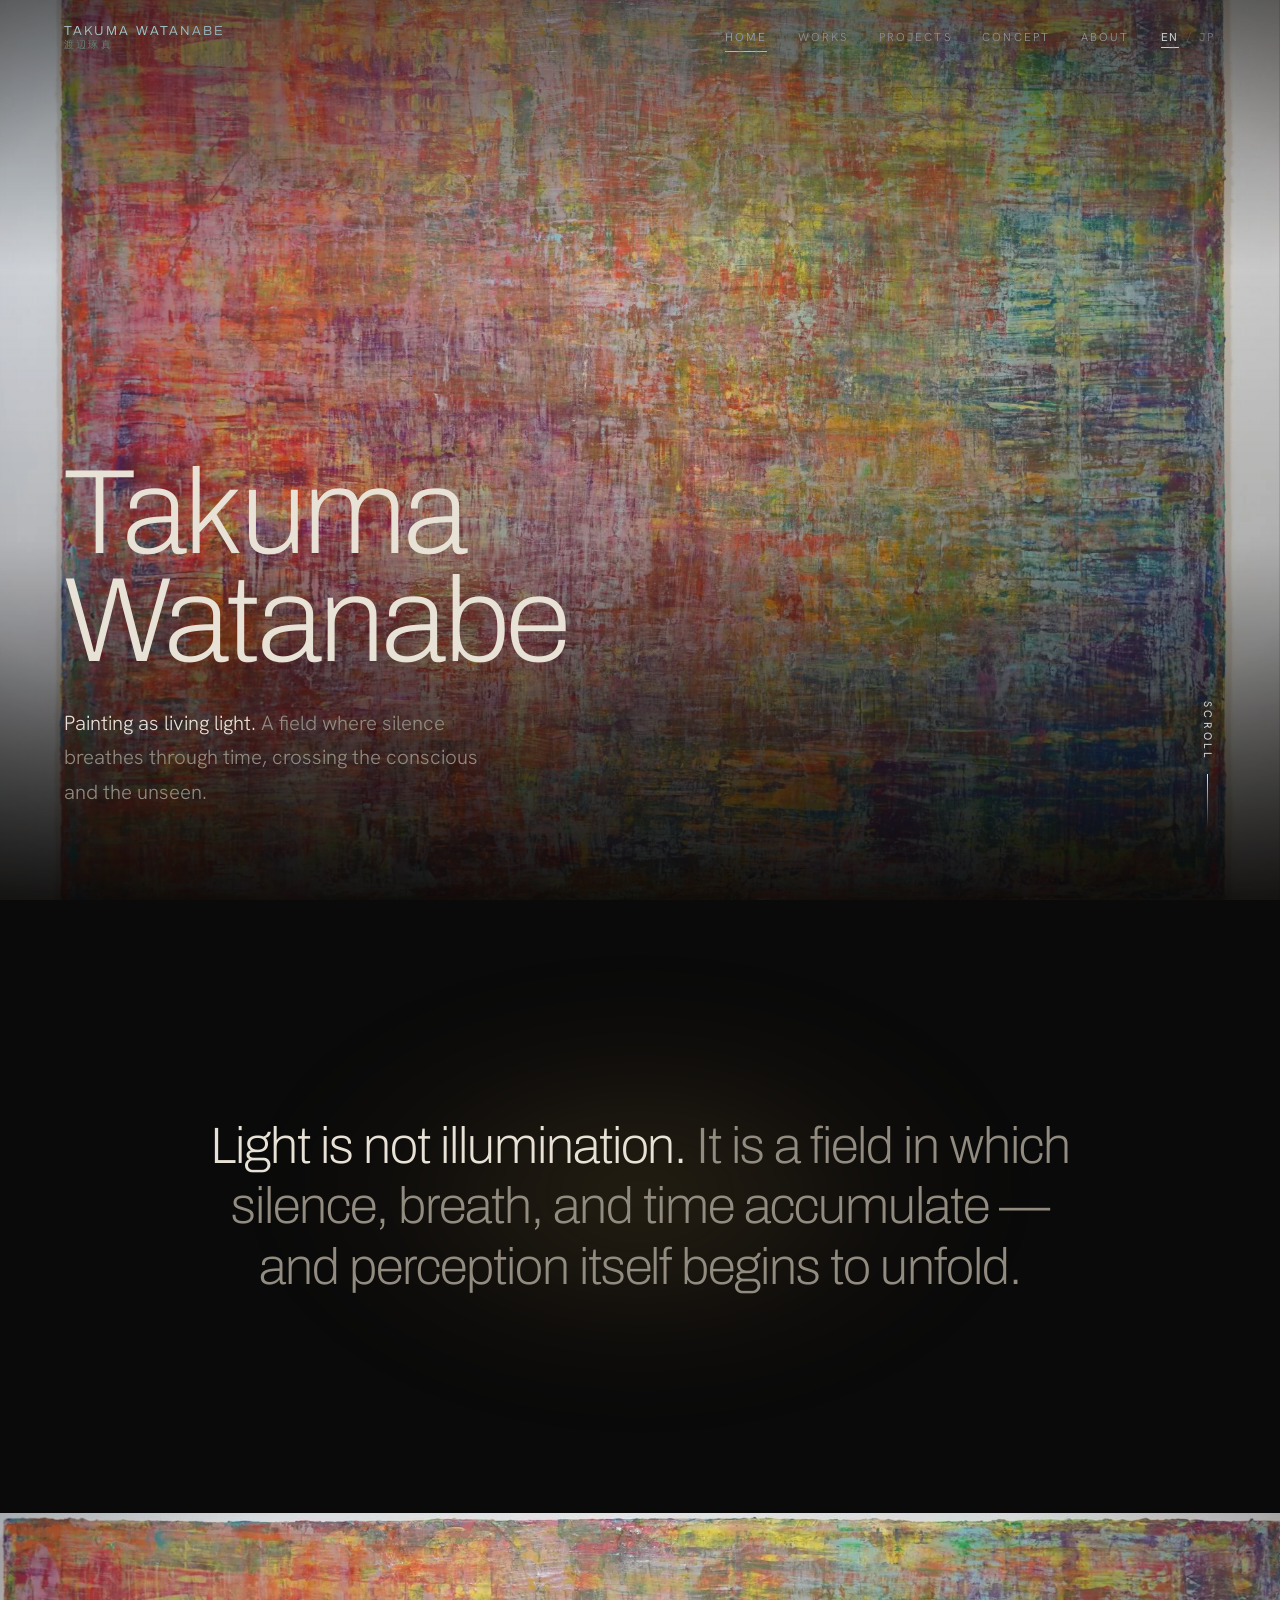
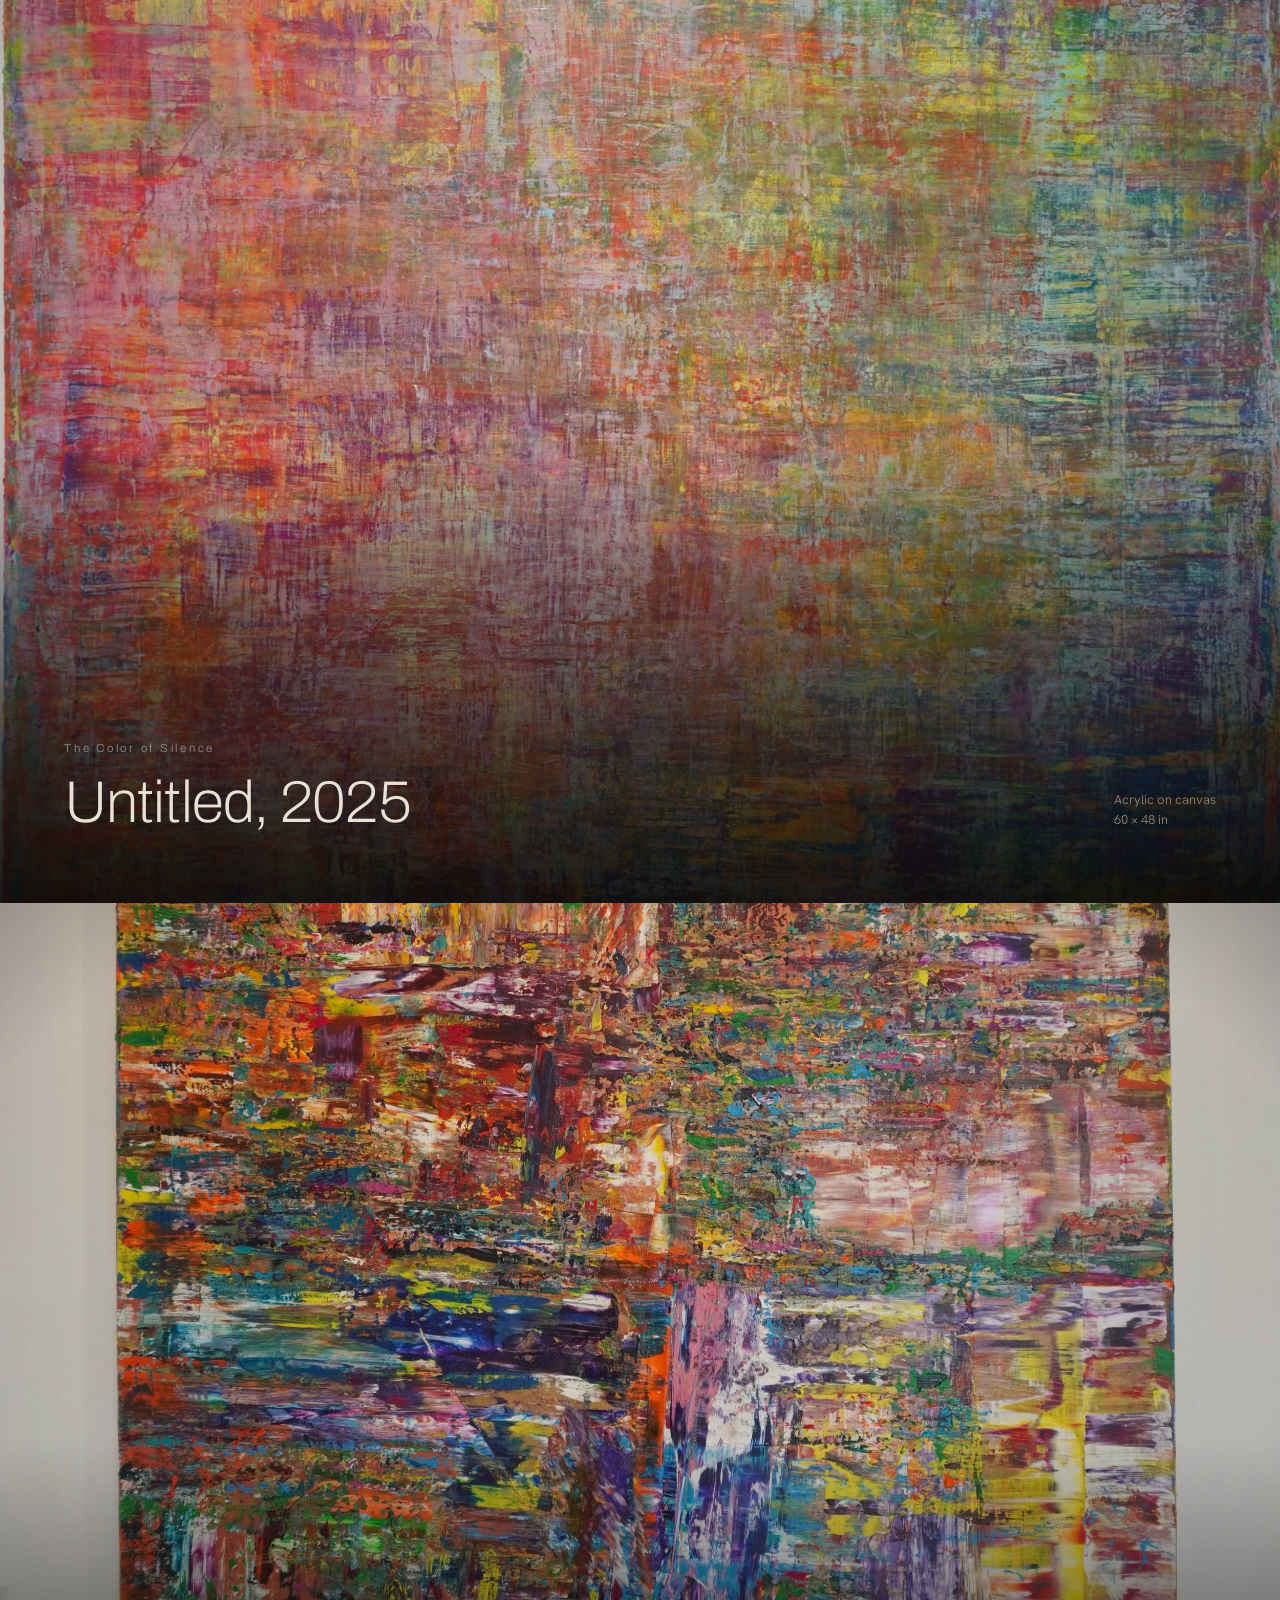
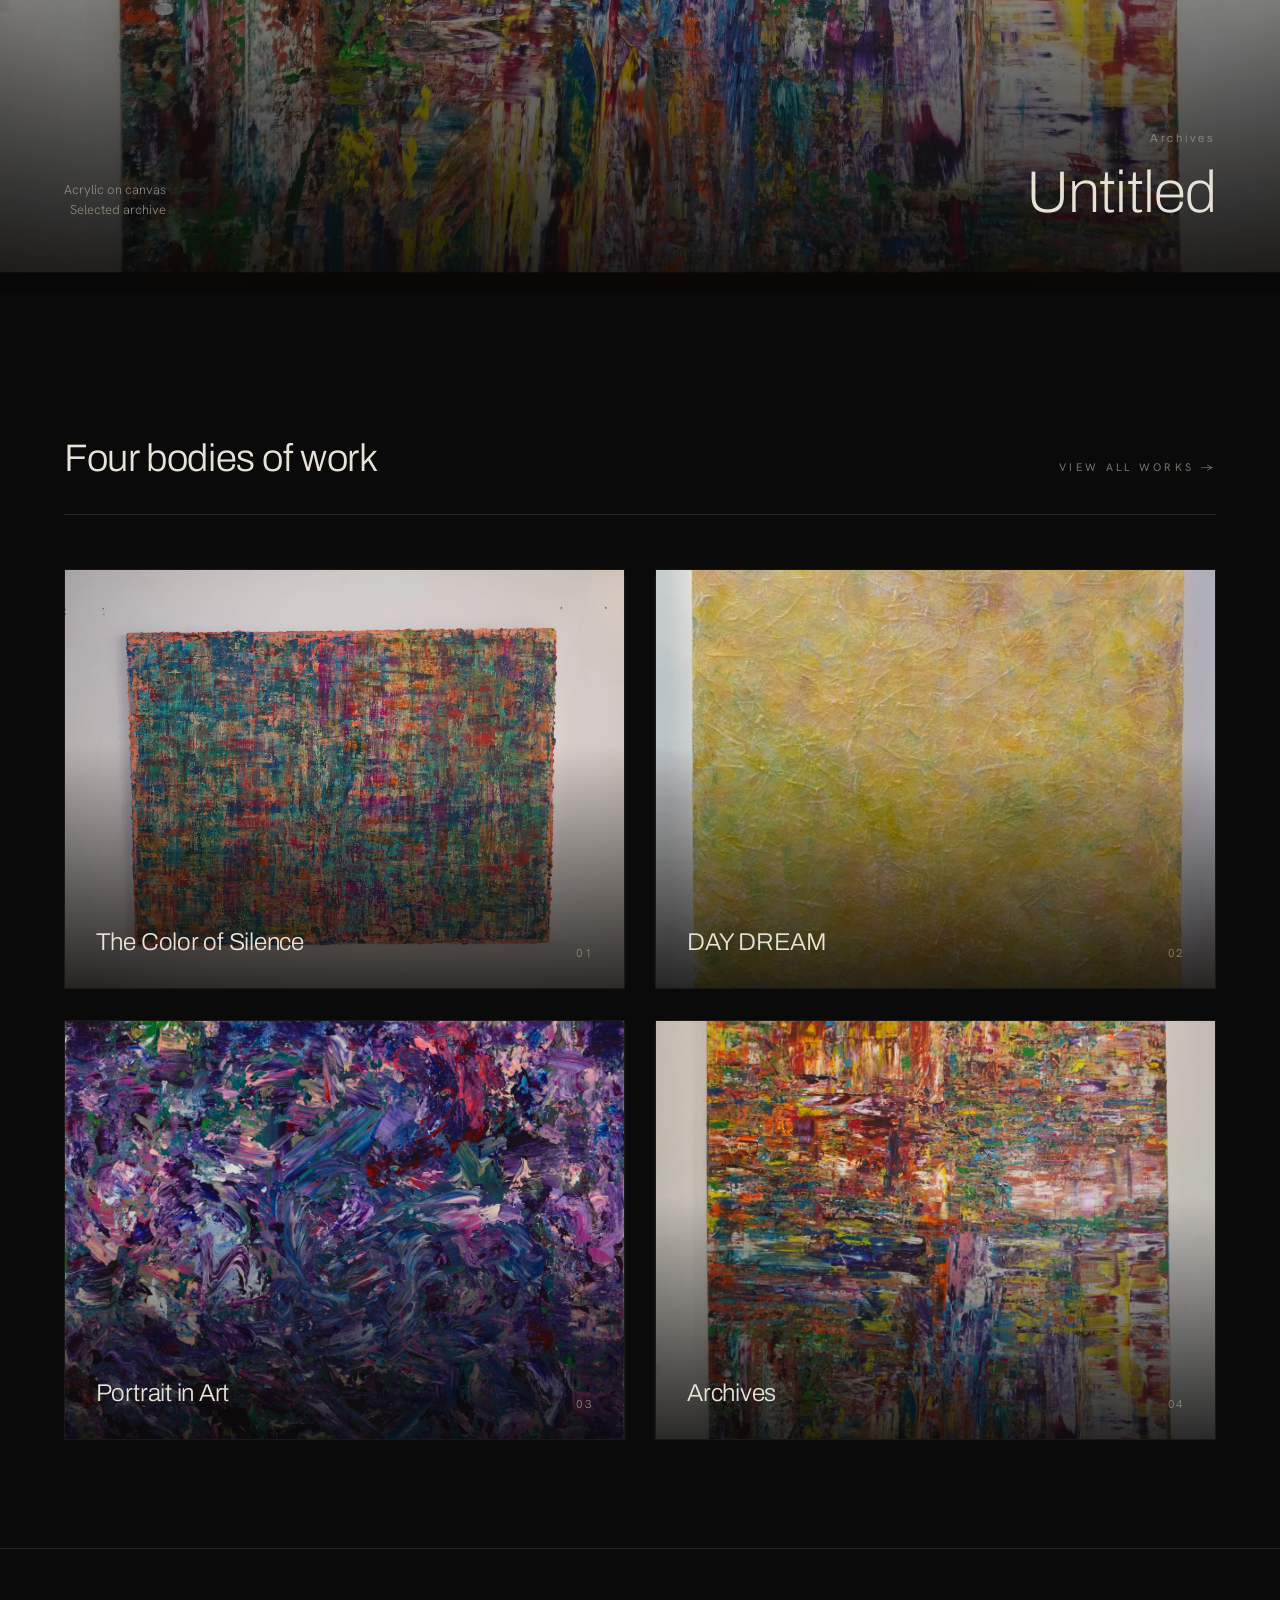
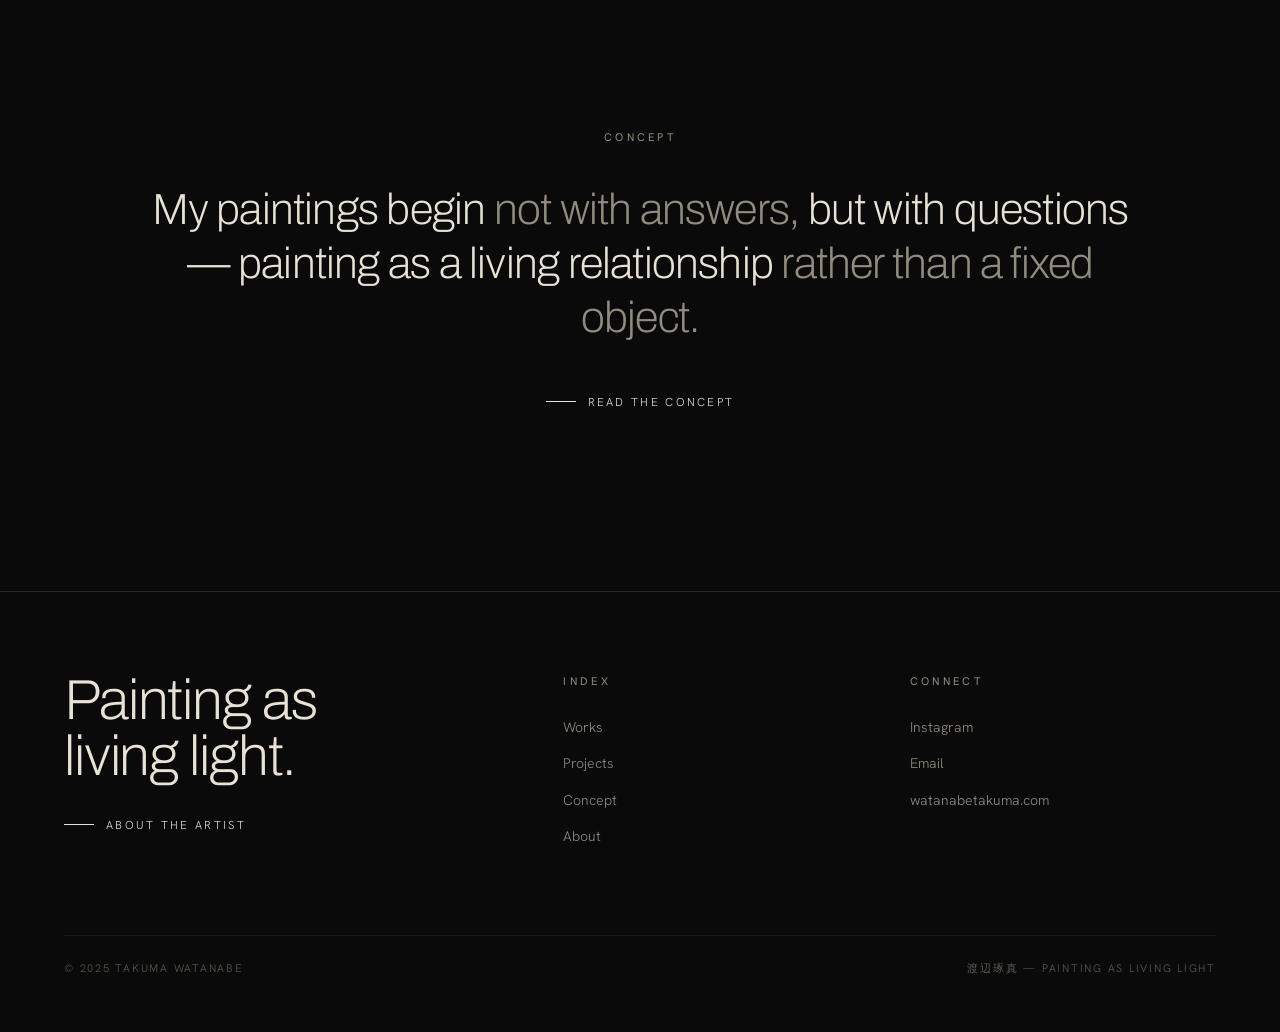
==== index.html @ 710b6a2f "Initial commit" ====
<!DOCTYPE html>
<html lang="en">
<head>
<meta charset="UTF-8" />
<meta name="viewport" content="width=device-width, initial-scale=1.0" />
<title>Takuma Watanabe — Painting as Living Light</title>
<meta name="description" content="Takuma Watanabe (b. 1985) is a Japanese abstract painter exploring light as a lived dimension of perception." />
<script>try{if((localStorage.getItem('tw-lang')||'en')==='jp')document.documentElement.classList.add('lang-jp');}catch(e){}</script>
<link rel="preconnect" href="https://fonts.googleapis.com" />
<link rel="preconnect" href="https://fonts.gstatic.com" crossorigin />
<link href="https://fonts.googleapis.com/css2?family=Archivo:wght@300;400;500&family=Archivo+Expanded:wght@200;300;400&family=Hanken+Grotesk:wght@300;400;500&family=Noto+Sans+JP:wght@200;300;400;500&display=swap" rel="stylesheet" />
<link rel="stylesheet" href="assets/site.css" />
<style>
  /* HERO */
  .hero{position:relative;height:100vh;min-height:600px;overflow:hidden}
  .hero .htext{position:absolute;z-index:4;left:var(--pad);right:var(--pad);bottom:clamp(46px,10vh,120px)}
  .hero h1{font-family:var(--display);font-weight:200;font-size:clamp(46px,9.4vw,150px);line-height:0.9;letter-spacing:-0.02em}
  .hero h1 .lng-jp{font-weight:200;letter-spacing:0.02em}
  .hero .tag{margin-top:30px;max-width:38ch;font-size:clamp(15px,1.6vw,21px);line-height:1.7;color:var(--ink)}
  .hero .tag .mute{color:var(--ink-mute)}
  .hero .tag .lng-jp{line-height:1.9}

  /* INTRO */
  .intro{position:relative;padding:24vh var(--pad);text-align:center;overflow:hidden}
  .intro .glow{position:absolute;left:50%;top:48%;transform:translate(-50%,-50%);width:120vw;height:86vh;z-index:0;
    background:radial-gradient(ellipse 38% 44% at 50% 50%,rgba(201,162,75,0.14),rgba(150,100,50,0.045) 42%,transparent 66%);filter:blur(24px)}
  .intro .inner{position:relative;z-index:2;max-width:880px;margin:0 auto}
  .intro p{font-family:var(--display);font-weight:200;font-size:clamp(26px,4vw,56px);line-height:1.18;letter-spacing:-0.02em}
  .intro p .mute{color:var(--ink-mute)}
  .intro .em{color:var(--ink)}
  .intro p .lng-jp{line-height:1.5}

  /* FEATURED PLATE */
  .plate{position:relative;height:110vh;min-height:560px;overflow:hidden;display:flex;align-items:flex-end}
  .plate .meta{position:relative;z-index:4;padding:0 var(--pad) clamp(44px,8vh,88px);width:100%;
    display:flex;align-items:flex-end;justify-content:space-between;gap:24px}
  .plate.right .meta{flex-direction:row-reverse;text-align:right}
  .plate .meta .pl{font-family:var(--display);font-size:11.5px;letter-spacing:.24em;color:var(--ink-mute);margin-bottom:16px;display:block}
  .plate .meta h2{font-family:var(--display);font-weight:200;font-size:clamp(28px,4.6vw,66px);line-height:0.98;letter-spacing:-0.015em}
  .plate .meta .dim{font-size:13px;color:var(--ink-mute);max-width:24ch;line-height:1.6}

  /* BODIES OF WORK */
  .bodies{padding:15vh var(--pad) 12vh;max-width:var(--maxw);margin:0 auto}
  .bodies .shead{display:flex;justify-content:space-between;align-items:baseline;border-bottom:1px solid var(--line);padding-bottom:24px;margin-bottom:6vh;gap:18px;flex-wrap:wrap}
  .bodies .shead h2{font-family:var(--display);font-weight:300;font-size:clamp(24px,3vw,40px);letter-spacing:-0.01em}
  .series-grid{display:grid;grid-template-columns:repeat(2,1fr);gap:clamp(16px,2.4vw,40px)}
  a.series{position:relative;display:block;aspect-ratio:4/3;overflow:hidden;border:1px solid var(--line-soft);transition:border-color .5s}
  a.series:hover{border-color:var(--line)}
  a.series img{width:100%;height:100%;object-fit:cover;transition:transform 1.2s cubic-bezier(.2,.7,.2,1)}
  a.series:hover img{transform:scale(1.04)}
  a.series .ov{position:absolute;inset:0;z-index:2;background:linear-gradient(to top,rgba(8,7,6,.8),transparent 58%)}
  a.series .lab{position:absolute;left:0;right:0;bottom:0;z-index:3;padding:26px clamp(20px,2.4vw,32px);display:flex;align-items:flex-end;justify-content:space-between;gap:16px}
  a.series .lab h3{font-family:var(--display);font-weight:300;font-size:clamp(19px,1.9vw,26px);letter-spacing:-0.01em}
  a.series .lab h3 .lng-jp{font-family:"Noto Sans JP",var(--sans);font-weight:300}
  a.series .lab .n{font-size:11.5px;letter-spacing:.2em;color:var(--ink-mute);text-transform:uppercase}
  a.series .arrow{position:absolute;top:24px;right:24px;z-index:3;width:30px;height:30px;opacity:0;transform:translateY(-6px);transition:.5s}
  a.series:hover .arrow{opacity:1;transform:none}
  a.series .arrow svg{width:100%;height:100%;stroke:var(--ink);fill:none;stroke-width:1}

  /* CONCEPT TEASER */
  .ctease{position:relative;padding:20vh var(--pad);overflow:hidden;border-top:1px solid var(--line)}
  .ctease .inner{position:relative;z-index:2;max-width:1000px;margin:0 auto;text-align:center}
  .ctease .micro{margin-bottom:36px}
  .ctease p{font-family:var(--display);font-weight:200;font-size:clamp(24px,3.4vw,46px);line-height:1.24;letter-spacing:-0.018em}
  .ctease p .mute{color:var(--ink-mute)}
  .ctease p .lng-jp{line-height:1.5}
  .ctease .cta{display:inline-flex;align-items:center;gap:12px;font-size:11.5px;letter-spacing:.2em;text-transform:uppercase;margin-top:48px}
  .ctease .cta .ln{width:30px;height:1px;background:var(--ink);transition:width .45s}
  .ctease .cta:hover .ln{width:54px}

  @media(max-width:820px){
    .series-grid{grid-template-columns:1fr}
    .plate{height:86vh}
    .plate .meta{flex-direction:column;align-items:flex-start;text-align:left}
    .plate.right .meta{flex-direction:column;text-align:left}
  }
</style>
</head>
<body class="page-home">

<header class="nav" id="nav">
  <a class="wordmark" href="index.html">Takuma Watanabe<span class="jp">渡辺琢真</span></a>
  <div class="nav-right">
    <nav class="nav-links">
      <a href="index.html" aria-current="page"><span class="lng-en">Home</span><span class="lng-jp">ホーム</span></a>
      <a href="works.html"><span class="lng-en">Works</span><span class="lng-jp">作品</span></a>
      <a href="projects.html"><span class="lng-en">Projects</span><span class="lng-jp">プロジェクト</span></a>
      <a href="concept.html"><span class="lng-en">Concept</span><span class="lng-jp">コンセプト</span></a>
      <a href="about.html"><span class="lng-en">About</span><span class="lng-jp">について</span></a>
    </nav>
    <div class="lang-toggle" role="group" aria-label="Language">
      <button type="button" data-setlang="en" class="on">EN</button>
      <span class="sep">/</span>
      <button type="button" data-setlang="jp">JP</button>
    </div>
    <button class="nav-burger" aria-label="Menu"><span></span><span></span><span></span></button>
  </div>
</header>

<main>
  <!-- HERO -->
  <section class="hero">
    <div class="bleed" data-parallax="0.2"><img src="art/hero.webp" alt="Untitled — The Color of Silence, acrylic on canvas" /></div>
    <div class="vignette"></div>
    <div class="scrim-full"></div>
    <div class="htext">
      <h1><span class="lng-en">Takuma<br />Watanabe</span><span class="lng-jp">渡辺<br />琢真</span></h1>
      <p class="tag">
        <span class="lng-en">Painting as living light. <span class="mute">A field where silence breathes through time, crossing the conscious and the unseen.</span></span>
        <span class="lng-jp">絵画は、生きた光として。<span class="mute">沈黙が時間を通して息づく場、意識と見えざるものが交差するところ。</span></span>
      </p>
    </div>
    <div class="scrollcue"><span class="micro"><span class="lng-en">Scroll</span><span class="lng-jp">スクロール</span></span><span class="ln"></span></div>
  </section>

  <!-- INTRO -->
  <section class="intro">
    <div class="glow"></div>
    <div class="inner">
      <p class="reveal">
        <span class="lng-en"><span class="em">Light is not illumination.</span> <span class="mute">It is a field in which silence, breath, and time accumulate — and perception itself begins to unfold.</span></span>
        <span class="lng-jp"><span class="em">光とは、照明ではありません。</span><span class="mute">それは沈黙と息吹、そして時間が積層する場——知覚そのものが展開しはじめる場所です。</span></span>
      </p>
    </div>
  </section>

  <!-- FEATURED PLATE 01 -->
  <section class="plate">
    <div class="bleed" data-parallax="0.16"><img src="art/p1.webp" alt="Untitled — The Color of Silence" /></div>
    <div class="vignette"></div>
    <div class="scrim-b"></div>
    <div class="meta reveal">
      <div>
        <span class="pl"><span class="lng-en">The Color of Silence</span><span class="lng-jp">沈黙の色彩</span></span>
        <h2><span class="lng-en">Untitled, 2025</span><span class="lng-jp">無題, 2025</span></h2>
      </div>
      <div class="dim">
        <span class="lng-en">Acrylic on canvas<br />60 × 48 in</span>
        <span class="lng-jp">アクリル、キャンバス<br />60 × 48 in</span>
      </div>
    </div>
  </section>

  <!-- FEATURED PLATE 02 -->
  <section class="plate right">
    <div class="bleed" data-parallax="0.16"><img src="art/archives.webp" alt="Untitled — Archives" /></div>
    <div class="vignette"></div>
    <div class="scrim-b"></div>
    <div class="meta reveal">
      <div>
        <span class="pl"><span class="lng-en">Archives</span><span class="lng-jp">アーカイブ</span></span>
        <h2><span class="lng-en">Untitled</span><span class="lng-jp">無題</span></h2>
      </div>
      <div class="dim">
        <span class="lng-en">Acrylic on canvas<br />Selected archive</span>
        <span class="lng-jp">アクリル、キャンバス<br />アーカイブより</span>
      </div>
    </div>
  </section>

  <!-- BODIES OF WORK -->
  <section class="bodies">
    <div class="shead reveal">
      <h2><span class="lng-en">Four bodies of work</span><span class="lng-jp">作品について</span></h2>
      <a class="micro" href="works.html" style="opacity:.8"><span class="lng-en">View all works →</span><span class="lng-jp">すべての作品を見る →</span></a>
    </div>
    <div class="series-grid">
      <a class="series reveal" href="works.html#color-of-silence">
        <img src="art/p6.webp" alt="The Color of Silence" />
        <div class="ov"></div>
        <span class="arrow"><svg viewBox="0 0 24 24"><path d="M5 19L19 5M19 5H8M19 5V16"/></svg></span>
        <div class="lab"><h3><span class="lng-en">The Color of Silence</span><span class="lng-jp">沈黙の色彩</span></h3><span class="n">01</span></div>
      </a>
      <a class="series reveal" href="works.html#day-dream">
        <img src="art/daydream.webp" alt="DAY DREAM" />
        <div class="ov"></div>
        <span class="arrow"><svg viewBox="0 0 24 24"><path d="M5 19L19 5M19 5H8M19 5V16"/></svg></span>
        <div class="lab"><h3><span class="lng-en">DAY DREAM</span><span class="lng-jp">デイドリーム</span></h3><span class="n">02</span></div>
      </a>
      <a class="series reveal" href="works.html#portrait-in-art">
        <img src="art/portrait-art.webp" alt="Portrait in Art" />
        <div class="ov"></div>
        <span class="arrow"><svg viewBox="0 0 24 24"><path d="M5 19L19 5M19 5H8M19 5V16"/></svg></span>
        <div class="lab"><h3><span class="lng-en">Portrait in Art</span><span class="lng-jp">アート内の肖像</span></h3><span class="n">03</span></div>
      </a>
      <a class="series reveal" href="works.html#archives">
        <img src="art/archives.webp" alt="Archives" />
        <div class="ov"></div>
        <span class="arrow"><svg viewBox="0 0 24 24"><path d="M5 19L19 5M19 5H8M19 5V16"/></svg></span>
        <div class="lab"><h3><span class="lng-en">Archives</span><span class="lng-jp">アーカイブ</span></h3><span class="n">04</span></div>
      </a>
    </div>
  </section>

  <!-- CONCEPT TEASER -->
  <section class="ctease">
    <div class="inner">
      <div class="micro reveal"><span class="lng-en">Concept</span><span class="lng-jp">コンセプト</span></div>
      <p class="reveal">
        <span class="lng-en">My paintings begin <span class="mute">not with answers,</span> but with questions — painting as a living relationship <span class="mute">rather than a fixed object.</span></span>
        <span class="lng-jp">私の絵画は、答えからではなく、<span class="mute">問いから始まります</span>——固定された物体ではなく、<span class="mute">生きた関係としての絵画。</span></span>
      </p>
      <a class="cta reveal" href="concept.html"><span class="ln"></span> <span class="lng-en">Read the concept</span><span class="lng-jp">コンセプトを読む</span></a>
    </div>
  </section>
</main>

<footer class="foot">
  <div class="inner">
    <div class="top">
      <div>
        <div class="big reveal"><span class="lng-en">Painting as<br />living light.</span><span class="lng-jp">絵画は、<br />生きた光として。</span></div>
        <a class="cta reveal" href="about.html"><span class="ln"></span> <span class="lng-en">About the artist</span><span class="lng-jp">作家について</span></a>
      </div>
      <div class="col reveal">
        <div class="micro"><span class="lng-en">Index</span><span class="lng-jp">ページ</span></div>
        <a href="works.html"><span class="lng-en">Works</span><span class="lng-jp">作品</span></a>
        <a href="projects.html"><span class="lng-en">Projects</span><span class="lng-jp">プロジェクト</span></a>
        <a href="concept.html"><span class="lng-en">Concept</span><span class="lng-jp">コンセプト</span></a>
        <a href="about.html"><span class="lng-en">About</span><span class="lng-jp">について</span></a>
      </div>
      <div class="col reveal">
        <div class="micro"><span class="lng-en">Connect</span><span class="lng-jp">コンタクト</span></div>
        <a href="https://www.instagram.com" target="_blank" rel="noopener">Instagram</a>
        <a href="mailto:studio@watanabetakuma.com"><span class="lng-en">Email</span><span class="lng-jp">メール</span></a>
        <a href="https://www.watanabetakuma.com" target="_blank" rel="noopener">watanabetakuma.com</a>
      </div>
    </div>
    <div class="base">
      <span>© 2025 Takuma Watanabe</span>
      <span><span class="lng-en">渡辺琢真 — Painting as living light</span><span class="lng-jp">渡辺琢真 ― 絵画は、生きた光として</span></span>
    </div>
  </div>
</footer>

<script src="assets/site.js"></script>
</body>
</html>
---- assets/site.css ----
/* ============================================================
   TAKUMA WATANABE — Living Light
   Shared system: tokens · type · nav · footer · motion
   ============================================================ */
:root{
  --bg:#0a0a0a;
  --bg-soft:#100f0d;
  --ink:#e8e2d6;
  --ink-mute:#928c80;
  --ink-faint:#5f5a51;
  --line:rgba(232,226,214,0.14);
  --line-soft:rgba(232,226,214,0.07);
  --display:"Archivo Expanded","Archivo",sans-serif;
  --sans:"Hanken Grotesk",system-ui,sans-serif;
  --pad:clamp(22px,5vw,68px);
  --maxw:1400px;
}
*{margin:0;padding:0;box-sizing:border-box}
html{scroll-behavior:smooth}
body{
  background:var(--bg);color:var(--ink);
  font-family:var(--sans);font-weight:300;
  -webkit-font-smoothing:antialiased;line-height:1.6;
  overflow-x:hidden;
}
a{color:inherit;text-decoration:none}
img{display:block}
::selection{background:rgba(232,226,214,0.16)}

.micro{font-size:11px;letter-spacing:0.3em;text-transform:uppercase;color:var(--ink-mute);font-weight:400}
.pad{padding-left:var(--pad);padding-right:var(--pad)}
.center{max-width:var(--maxw);margin:0 auto}

/* ---------- NAV ---------- */
.nav{
  position:fixed;top:0;left:0;right:0;z-index:80;
  display:flex;align-items:center;justify-content:space-between;
  padding:22px var(--pad);
  mix-blend-mode:difference;
  transition:padding .5s ease;
}
.nav .wordmark{
  font-family:var(--display);font-weight:300;letter-spacing:0.16em;
  font-size:13px;text-transform:uppercase;color:#fff;
  display:flex;flex-direction:column;line-height:1.25;
}
.nav .wordmark .jp{font-size:10px;letter-spacing:0.22em;color:#bdb9b0;font-family:var(--sans)}
.nav-links{display:flex;gap:clamp(18px,2.4vw,38px);align-items:center}
.nav-links a{
  font-size:11.5px;letter-spacing:0.18em;text-transform:uppercase;color:#fff;
  position:relative;padding:6px 0;opacity:.72;transition:opacity .35s;
}
.nav-links a:hover{opacity:1}
.nav-links a::after{
  content:"";position:absolute;left:0;bottom:0;width:0;height:1px;background:#fff;transition:width .45s cubic-bezier(.2,.7,.2,1);
}
.nav-links a:hover::after{width:100%}
.nav-links a[aria-current="page"]{opacity:1}
.nav-links a[aria-current="page"]::after{width:100%}
.nav-burger{display:none;background:none;border:0;cursor:pointer;flex-direction:column;gap:5px;padding:8px;z-index:90}
.nav-burger span{width:24px;height:1.5px;background:#fff;display:block;transition:transform .4s,opacity .4s}

/* ---------- NAV RIGHT + LANGUAGE TOGGLE ---------- */
.nav-right{display:flex;align-items:center;gap:clamp(16px,2.4vw,34px)}
.lang-toggle{display:flex;align-items:center;gap:7px;flex-shrink:0}
.lang-toggle button{background:none;border:0;cursor:pointer;color:#fff;font-family:var(--sans);
  font-size:11.5px;letter-spacing:.16em;font-weight:400;opacity:.42;transition:opacity .3s;padding:5px 1px;line-height:1;position:relative}
.lang-toggle button::after{content:"";position:absolute;left:1px;right:1px;bottom:0;height:1px;background:#fff;transform:scaleX(0);transition:transform .35s cubic-bezier(.2,.7,.2,1)}
.lang-toggle button:hover{opacity:.8}
.lang-toggle button.on{opacity:1}
.lang-toggle button.on::after{transform:scaleX(1)}
.lang-toggle .sep{color:#fff;opacity:.32;font-size:11px;font-weight:300}

/* ---------- LANGUAGE VISIBILITY ---------- */
.lng-jp{display:none}
html.lang-jp .lng-en{display:none}
html.lang-jp .lng-jp{display:revert}
.lng-jp{font-family:"Noto Sans JP",var(--sans);font-feature-settings:"palt" 1;font-weight:300}

/* ---------- FULL-BLEED PLATE ---------- */
.bleed{position:absolute;inset:-10% 0;will-change:transform}
.bleed img{position:absolute;inset:0;width:100%;height:100%;object-fit:cover}
.vignette{position:absolute;inset:0;z-index:2;pointer-events:none;
  background:radial-gradient(125% 110% at 50% 44%,transparent 46%,rgba(8,7,6,.62) 82%,rgba(8,7,6,.86) 100%);}
.scrim-b{position:absolute;inset:0;z-index:2;pointer-events:none;
  background:linear-gradient(to top,rgba(8,7,6,.86),rgba(8,7,6,.05) 46%);}
.scrim-full{position:absolute;inset:0;z-index:2;pointer-events:none;
  background:linear-gradient(to bottom,rgba(8,7,6,.5),rgba(8,7,6,.06) 30%,rgba(8,7,6,.16) 60%,rgba(8,7,6,.9));}

/* ---------- FOOTER ---------- */
.foot{border-top:1px solid var(--line);padding:9vh var(--pad) 6vh;background:var(--bg)}
.foot .inner{max-width:var(--maxw);margin:0 auto}
.foot .top{display:grid;grid-template-columns:1.5fr 1fr 1fr;gap:40px}
.foot .big{font-family:var(--display);font-weight:200;font-size:clamp(28px,4.4vw,58px);line-height:1.0;letter-spacing:-0.02em}
.foot .cta{display:flex;width:fit-content;align-items:center;gap:12px;font-size:11.5px;letter-spacing:.2em;text-transform:uppercase;margin-top:30px;color:var(--ink)}
.foot .cta .ln{width:30px;height:1px;background:var(--ink);transition:width .45s}
.foot .cta:hover .ln{width:54px}
.foot .col .micro{margin-bottom:18px}
.foot .col a{display:block;font-size:14px;color:var(--ink-mute);padding:7px 0;transition:color .3s}
.foot .col a:hover{color:var(--ink)}
.foot .base{display:flex;justify-content:space-between;align-items:center;margin-top:9vh;padding-top:24px;
  border-top:1px solid var(--line-soft);font-size:11px;letter-spacing:.16em;text-transform:uppercase;color:var(--ink-faint);
  flex-wrap:wrap;gap:12px}

/* ---------- MOTION ---------- */
.reveal{opacity:0;transform:translateY(28px);transition:opacity 1.2s cubic-bezier(.2,.7,.2,1),transform 1.2s cubic-bezier(.2,.7,.2,1)}
.reveal.in{opacity:1;transform:none}
@media (prefers-reduced-motion:reduce){.reveal{opacity:1;transform:none;transition:none}}

/* ---------- SHARED PIECES ---------- */
.eyebrow{display:block;margin-bottom:30px}
.scrollcue{position:absolute;z-index:5;right:var(--pad);bottom:clamp(40px,8vh,96px);display:flex;flex-direction:column;align-items:center;gap:14px;mix-blend-mode:difference}
.scrollcue .ln{width:1px;height:54px;background:linear-gradient(#fff,transparent);animation:drip 2.4s ease-in-out infinite}
.scrollcue .micro{writing-mode:vertical-rl;color:#fff}
@keyframes drip{0%,100%{transform:scaleY(.5);transform-origin:top;opacity:.4}50%{transform:scaleY(1);opacity:1}}

/* ---------- RESPONSIVE NAV ---------- */
@media(max-width:820px){
  .nav-burger{display:flex}
  .nav-links{
    position:fixed;inset:0;z-index:85;background:rgba(8,7,6,.97);backdrop-filter:blur(8px);
    flex-direction:column;justify-content:center;align-items:center;gap:8px;
    transform:translateY(-100%);transition:transform .55s cubic-bezier(.2,.7,.2,1);mix-blend-mode:normal;
  }
  .nav.open .nav-links{transform:none}
  .nav-links a{font-family:var(--display);font-size:22px;letter-spacing:.06em;text-transform:none;padding:14px;opacity:.9}
  .nav.open{mix-blend-mode:normal}
  .nav.open .nav-burger span:nth-child(1){transform:translateY(6.5px) rotate(45deg)}
  .nav.open .nav-burger span:nth-child(2){opacity:0}
  .nav.open .nav-burger span:nth-child(3){transform:translateY(-6.5px) rotate(-45deg)}
  .foot .top{grid-template-columns:1fr 1fr}
  .foot .big{grid-column:1/-1;margin-bottom:18px}
}
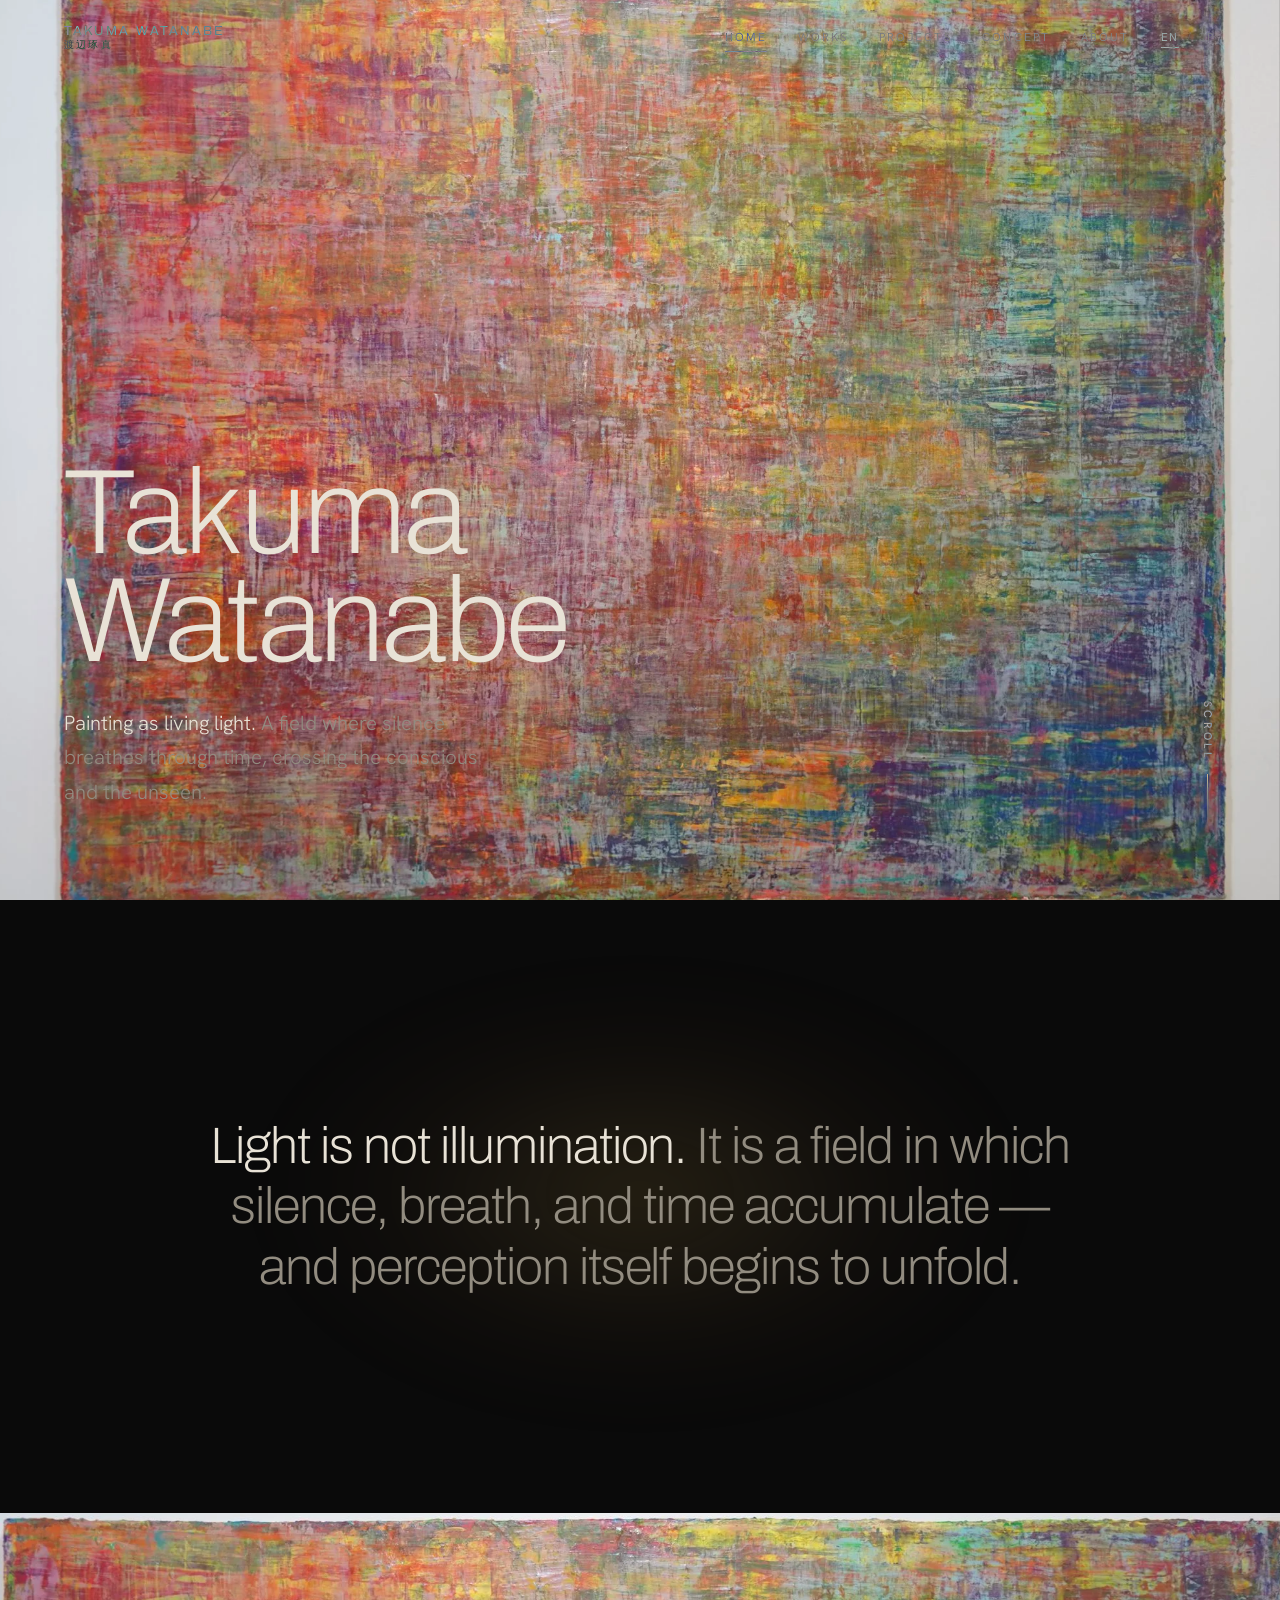
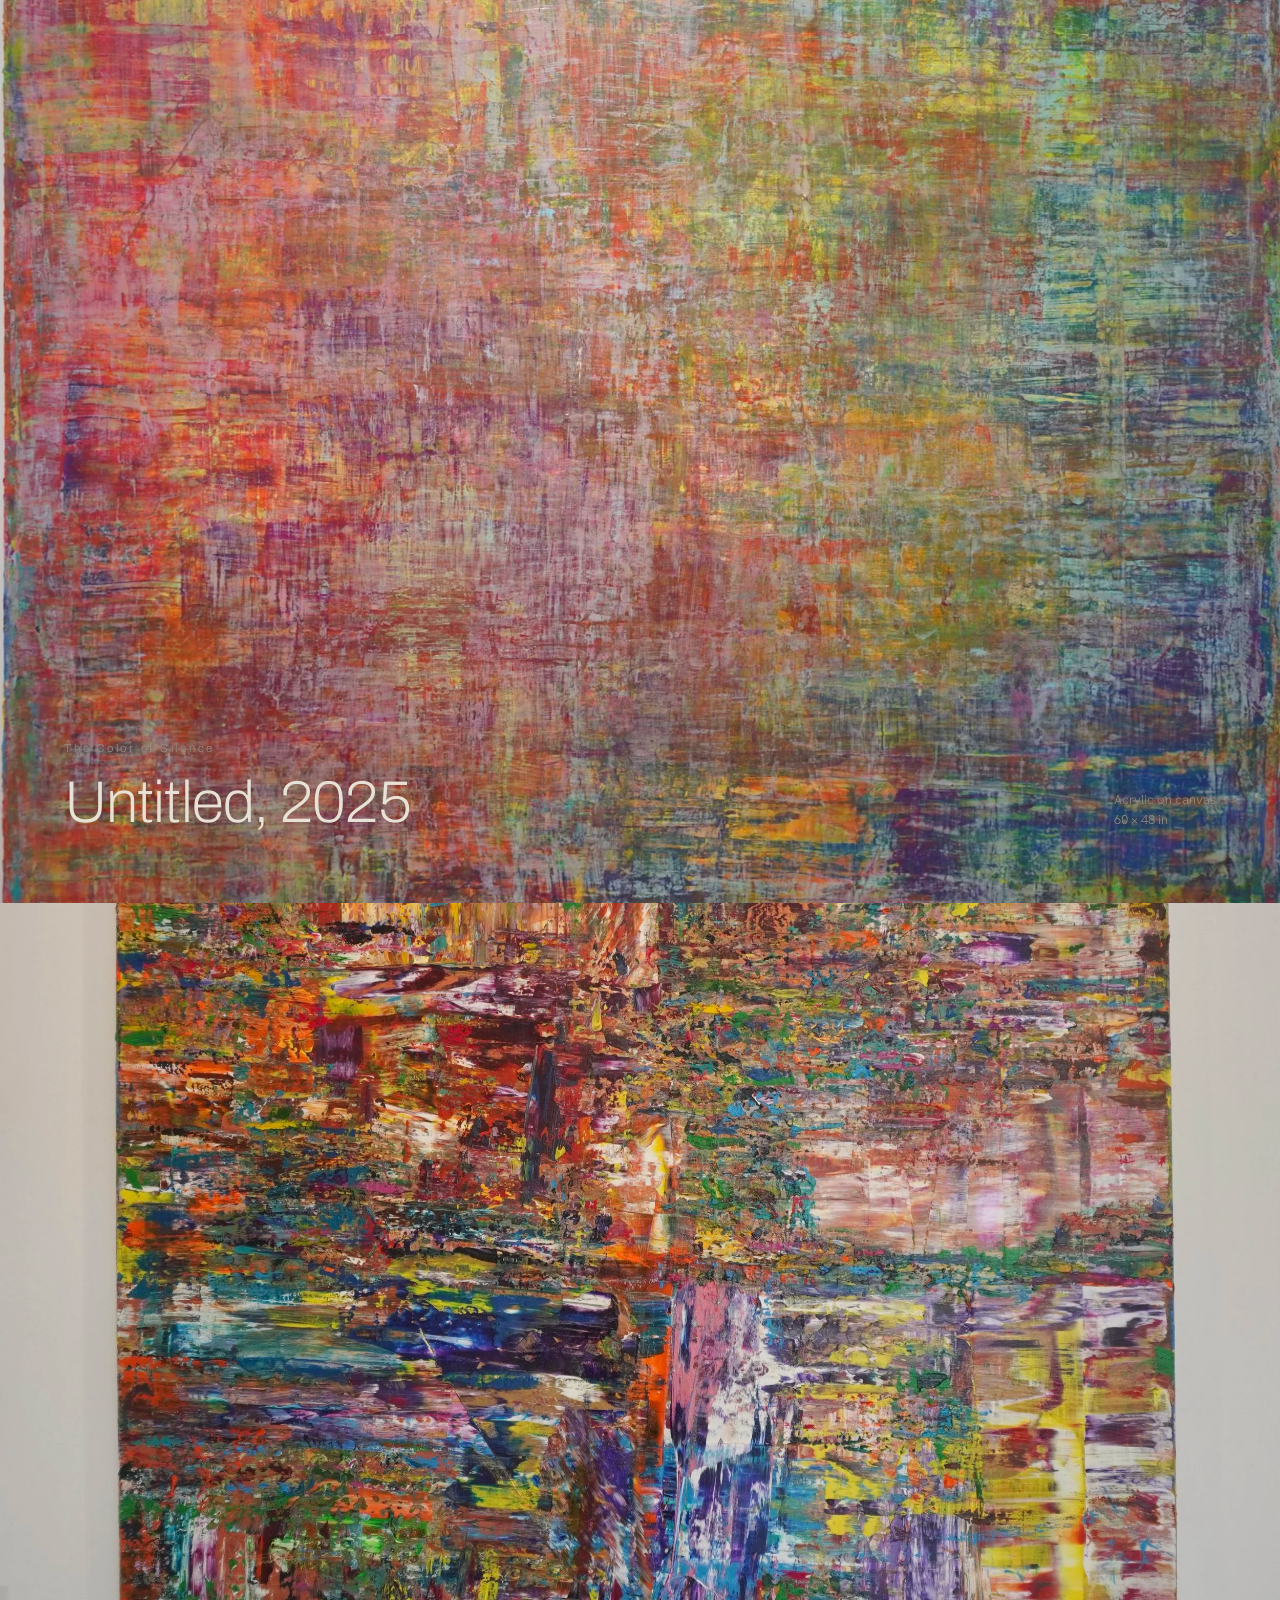
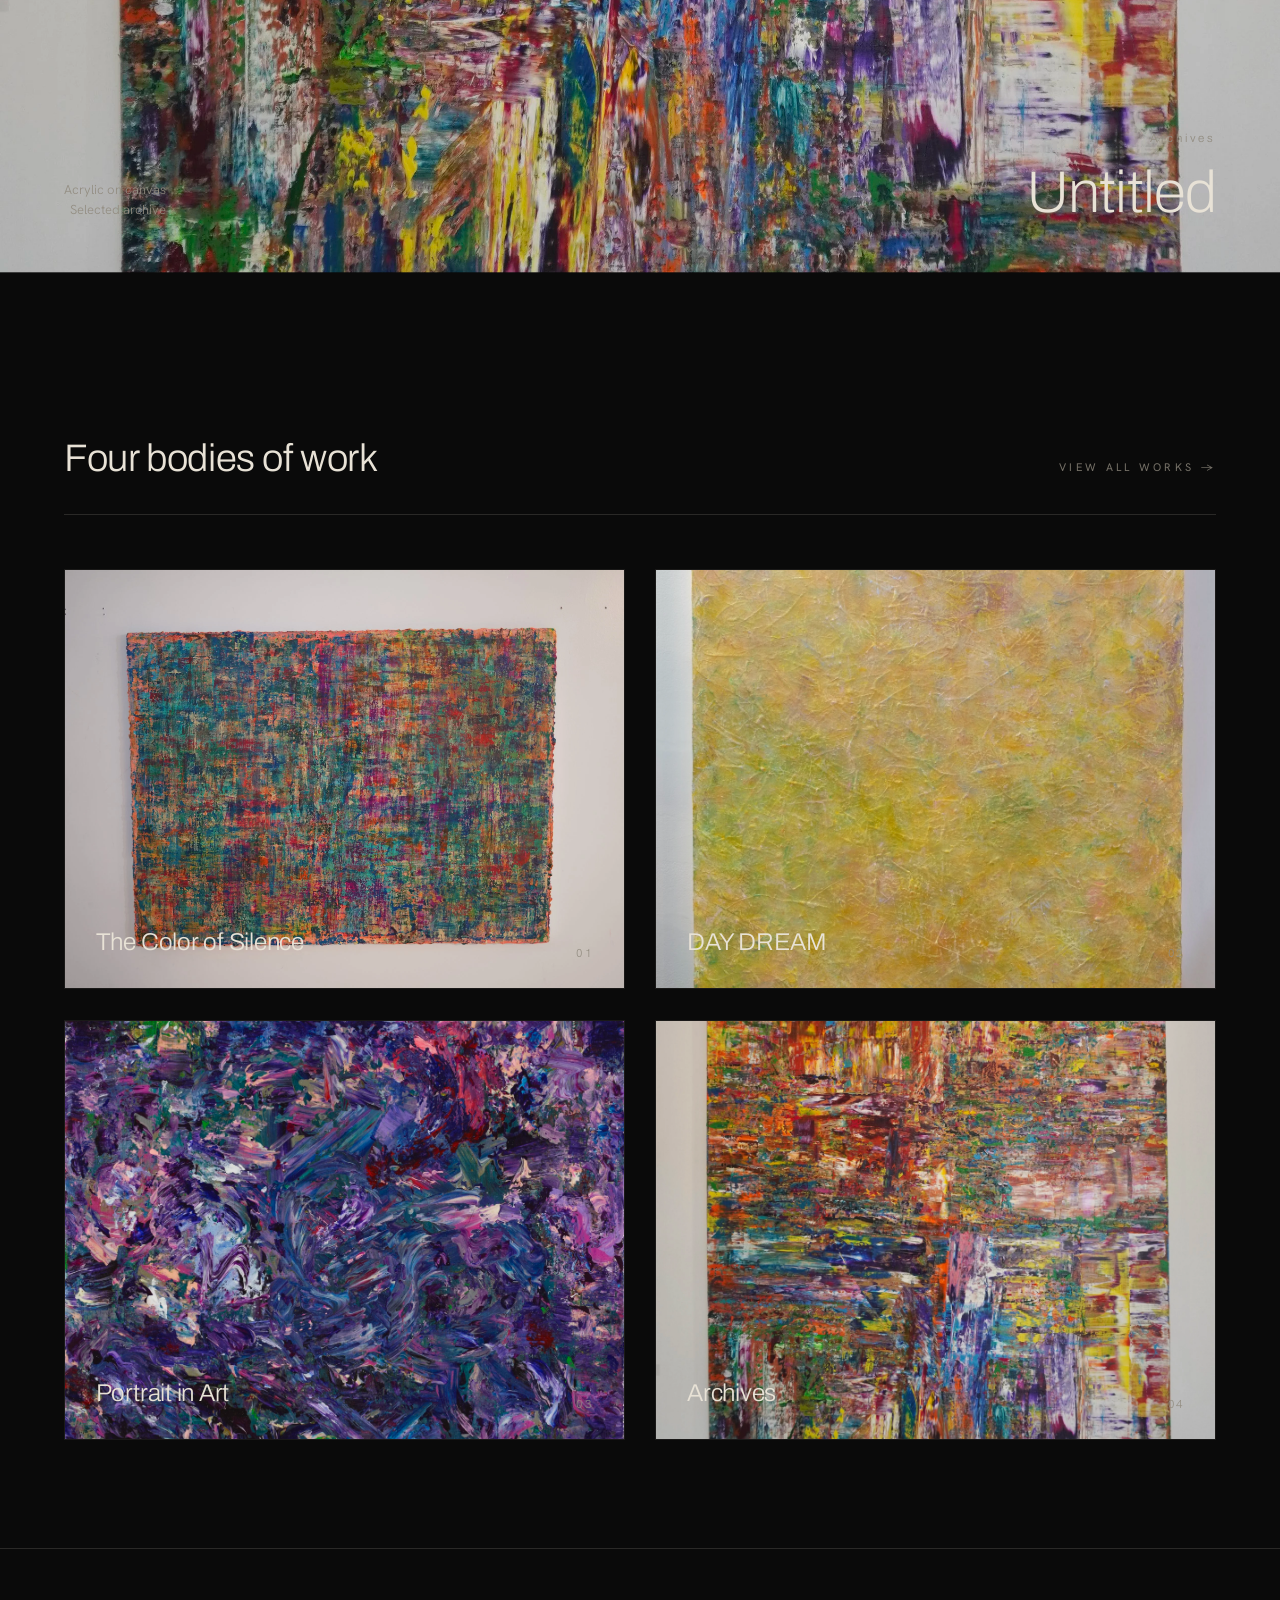
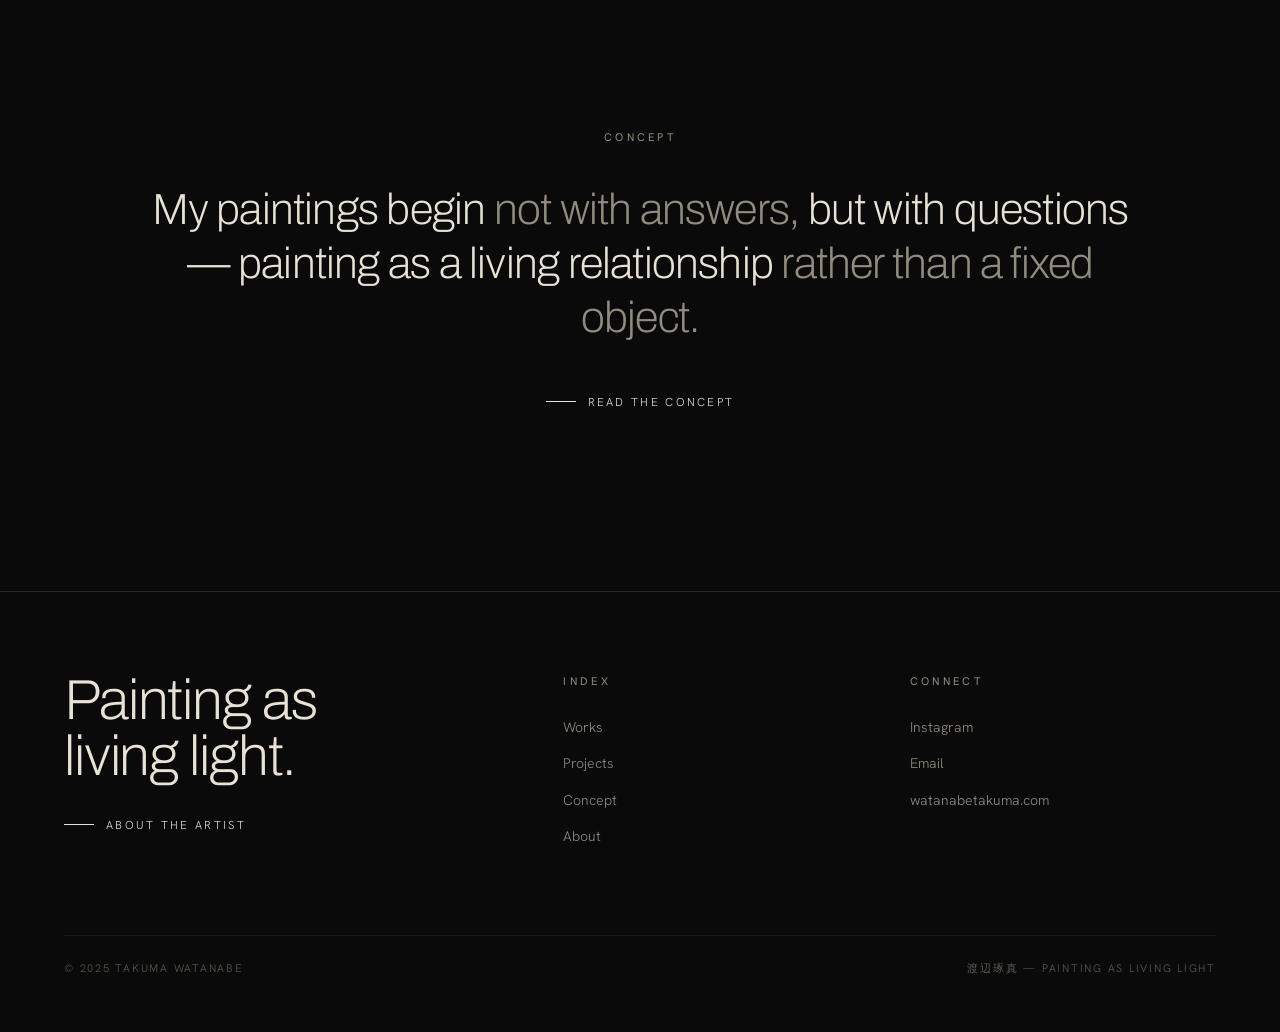
==== commit ec35032e: "Remove dark overlay on Four bodies of work section" ====
--- a/index.html
+++ b/index.html
@@ -48,7 +48,7 @@
   a.series:hover{border-color:var(--line)}
   a.series img{width:100%;height:100%;object-fit:cover;transition:transform 1.2s cubic-bezier(.2,.7,.2,1)}
   a.series:hover img{transform:scale(1.04)}
-  a.series .ov{position:absolute;inset:0;z-index:2;background:linear-gradient(to top,rgba(8,7,6,.8),transparent 58%)}
+  a.series .ov{display:none}
   a.series .lab{position:absolute;left:0;right:0;bottom:0;z-index:3;padding:26px clamp(20px,2.4vw,32px);display:flex;align-items:flex-end;justify-content:space-between;gap:16px}
   a.series .lab h3{font-family:var(--display);font-weight:300;font-size:clamp(19px,1.9vw,26px);letter-spacing:-0.01em}
   a.series .lab h3 .lng-jp{font-family:"Noto Sans JP",var(--sans);font-weight:300}
--- a/assets/site.css
+++ b/assets/site.css
@@ -80,12 +80,9 @@
 /* ---------- FULL-BLEED PLATE ---------- */
 .bleed{position:absolute;inset:-10% 0;will-change:transform}
 .bleed img{position:absolute;inset:0;width:100%;height:100%;object-fit:cover}
-.vignette{position:absolute;inset:0;z-index:2;pointer-events:none;
-  background:radial-gradient(125% 110% at 50% 44%,transparent 46%,rgba(8,7,6,.62) 82%,rgba(8,7,6,.86) 100%);}
-.scrim-b{position:absolute;inset:0;z-index:2;pointer-events:none;
-  background:linear-gradient(to top,rgba(8,7,6,.86),rgba(8,7,6,.05) 46%);}
-.scrim-full{position:absolute;inset:0;z-index:2;pointer-events:none;
-  background:linear-gradient(to bottom,rgba(8,7,6,.5),rgba(8,7,6,.06) 30%,rgba(8,7,6,.16) 60%,rgba(8,7,6,.9));}
+.vignette{display:none}
+.scrim-b{display:none}
+.scrim-full{display:none}
 
 /* ---------- FOOTER ---------- */
 .foot{border-top:1px solid var(--line);padding:9vh var(--pad) 6vh;background:var(--bg)}
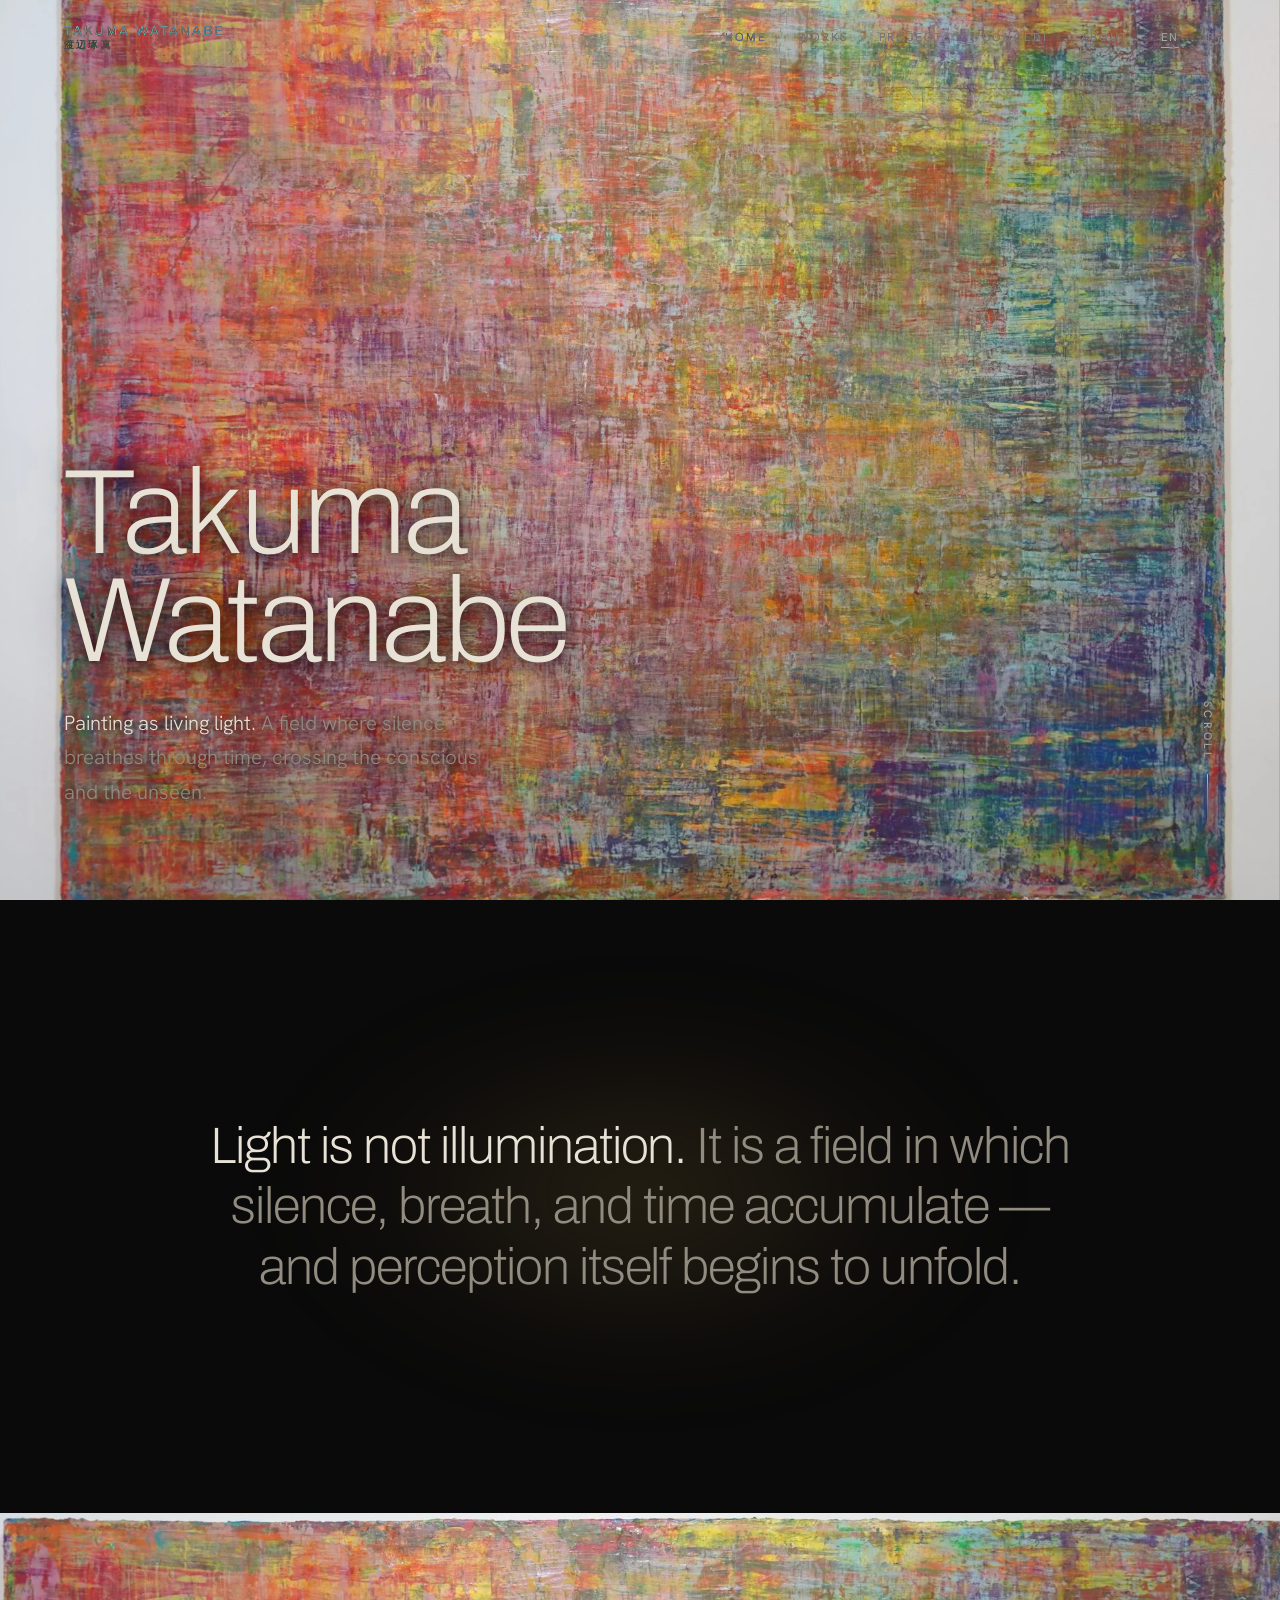
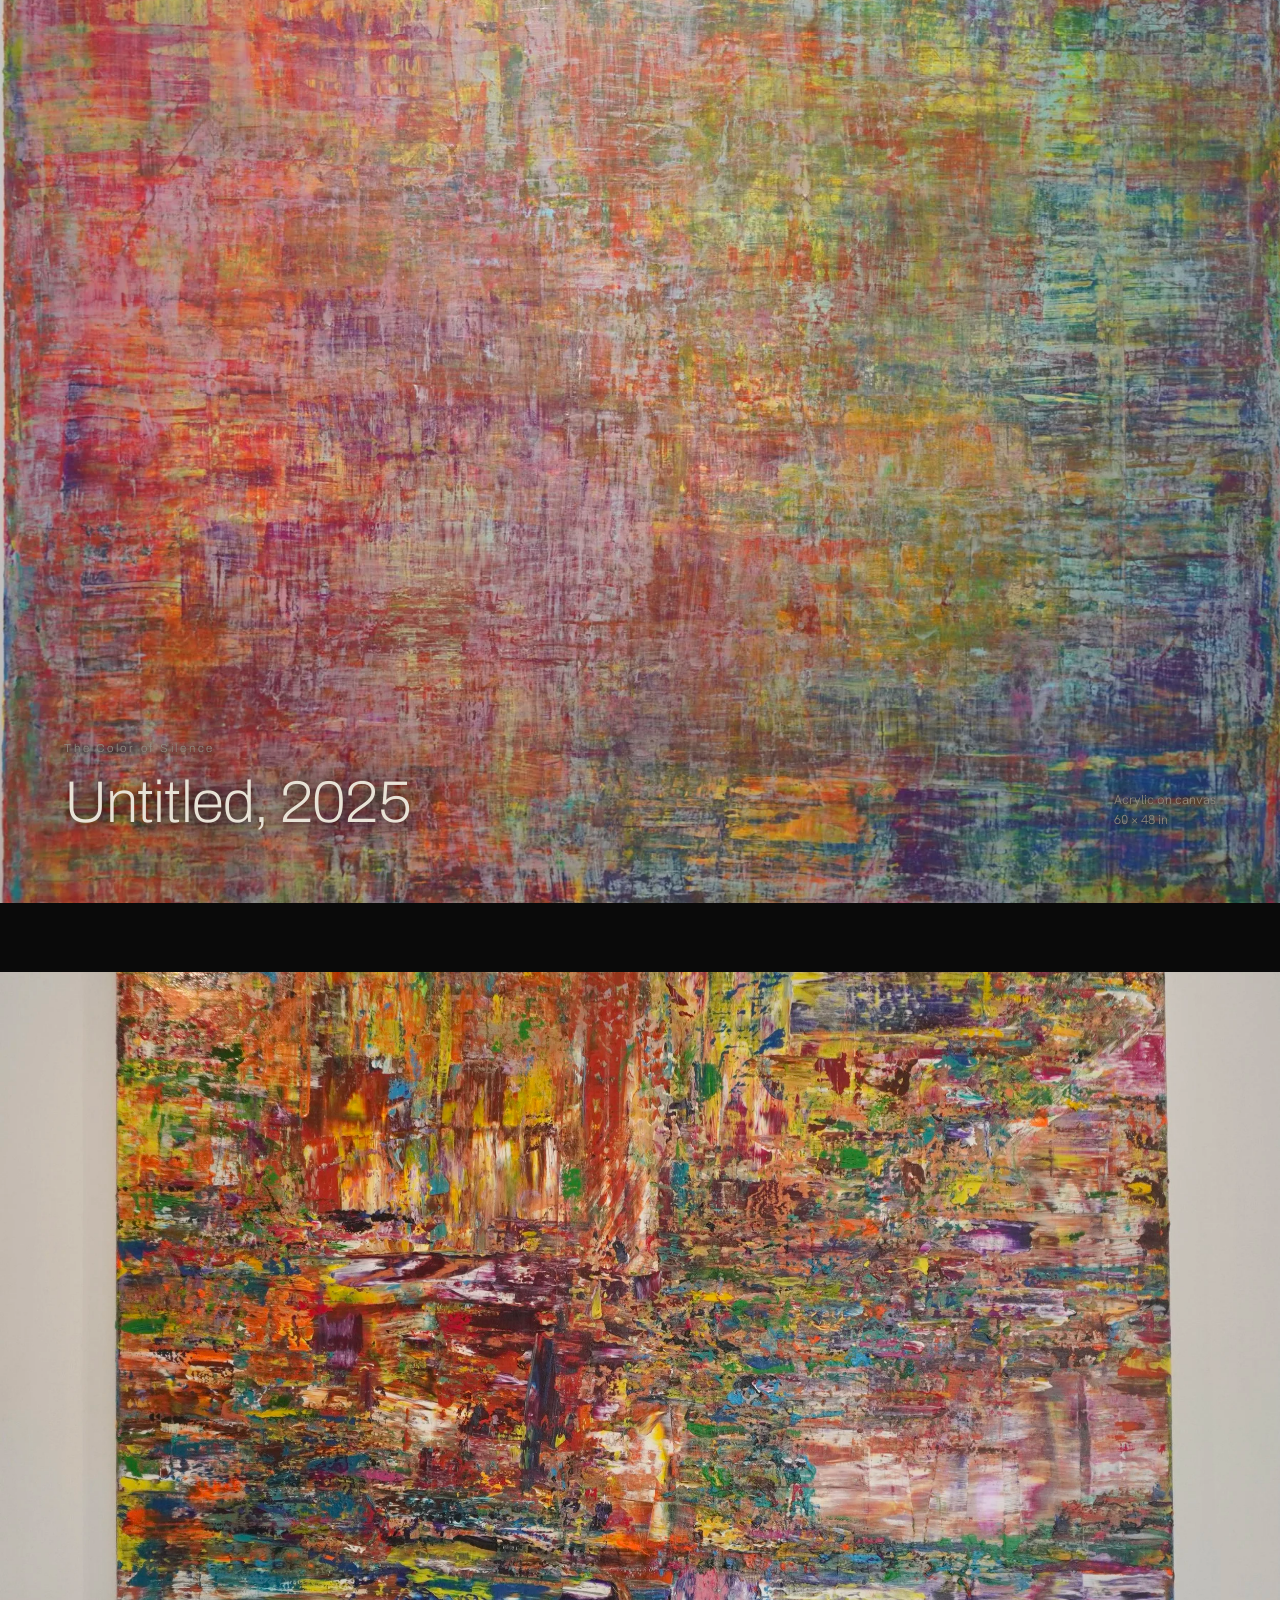
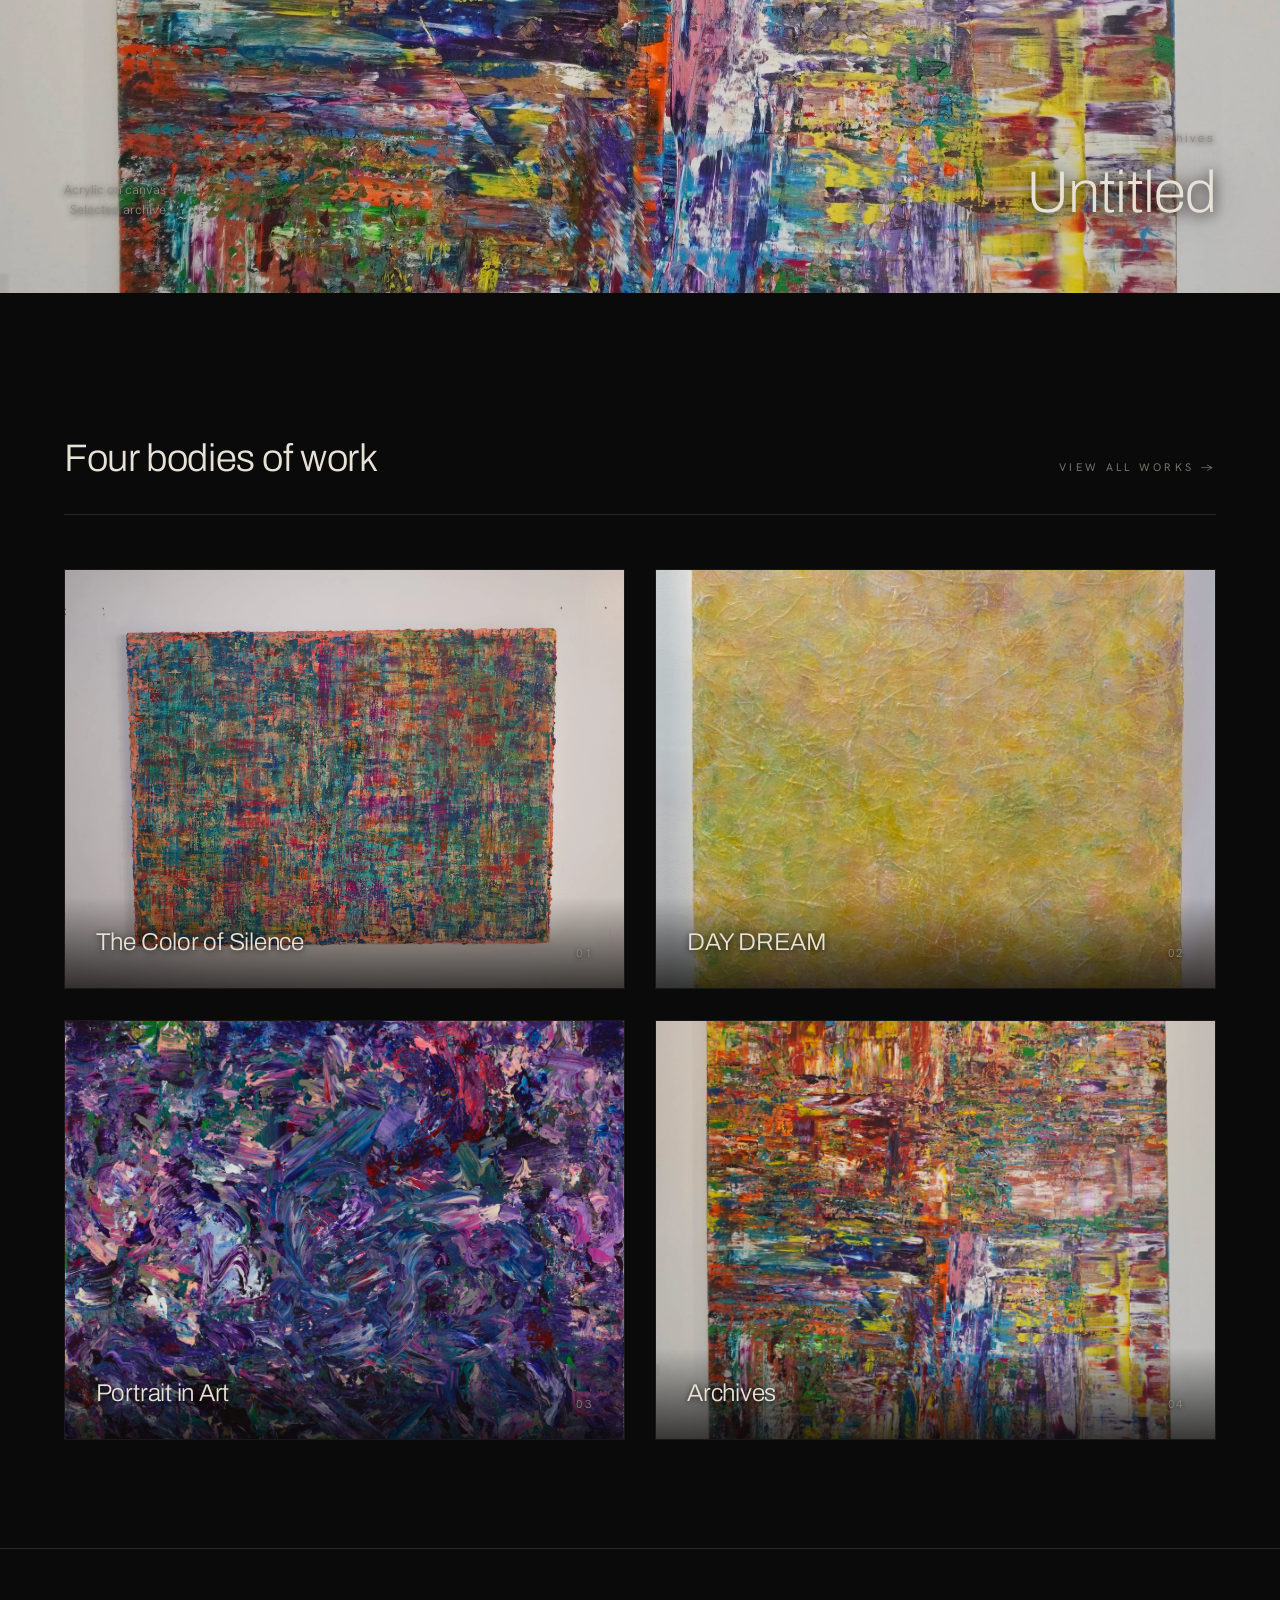
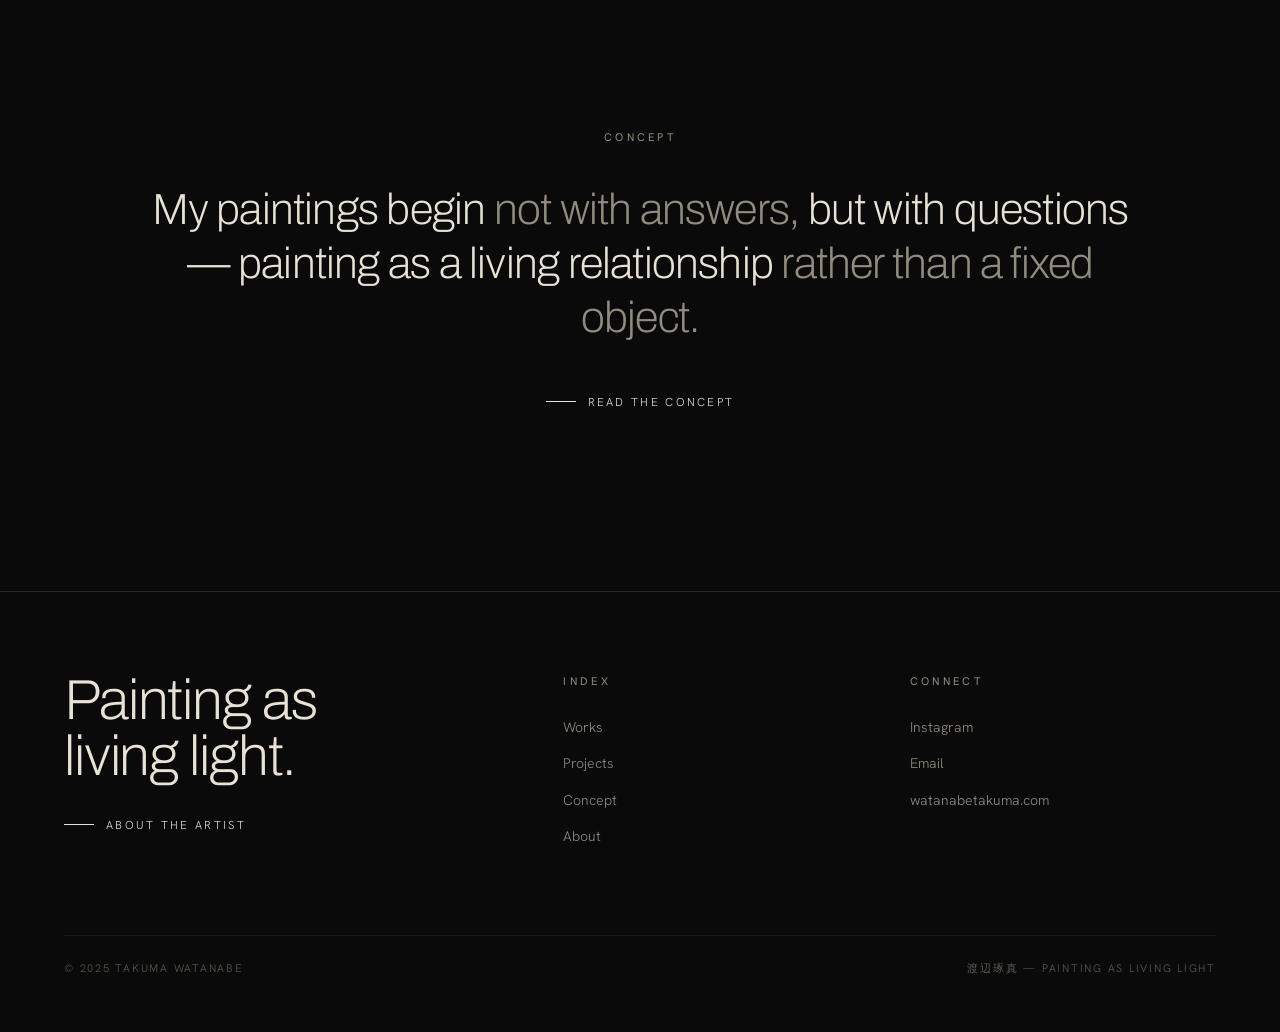
==== commit d60ccd00: "Improve text readability on painting backgrounds" ====
--- a/index.html
+++ b/index.html
@@ -14,9 +14,9 @@
   /* HERO */
   .hero{position:relative;height:100vh;min-height:600px;overflow:hidden}
   .hero .htext{position:absolute;z-index:4;left:var(--pad);right:var(--pad);bottom:clamp(46px,10vh,120px)}
-  .hero h1{font-family:var(--display);font-weight:200;font-size:clamp(46px,9.4vw,150px);line-height:0.9;letter-spacing:-0.02em}
+  .hero h1{font-family:var(--display);font-weight:200;font-size:clamp(46px,9.4vw,150px);line-height:0.9;letter-spacing:-0.02em;text-shadow:0 2px 16px rgba(0,0,0,0.85),0 0 48px rgba(0,0,0,0.5)}
   .hero h1 .lng-jp{font-weight:200;letter-spacing:0.02em}
-  .hero .tag{margin-top:30px;max-width:38ch;font-size:clamp(15px,1.6vw,21px);line-height:1.7;color:var(--ink)}
+  .hero .tag{margin-top:30px;max-width:38ch;font-size:clamp(15px,1.6vw,21px);line-height:1.7;color:var(--ink);text-shadow:0 1px 8px rgba(0,0,0,0.9)}
   .hero .tag .mute{color:var(--ink-mute)}
   .hero .tag .lng-jp{line-height:1.9}
 
@@ -35,9 +35,9 @@
   .plate .meta{position:relative;z-index:4;padding:0 var(--pad) clamp(44px,8vh,88px);width:100%;
     display:flex;align-items:flex-end;justify-content:space-between;gap:24px}
   .plate.right .meta{flex-direction:row-reverse;text-align:right}
-  .plate .meta .pl{font-family:var(--display);font-size:11.5px;letter-spacing:.24em;color:var(--ink-mute);margin-bottom:16px;display:block}
-  .plate .meta h2{font-family:var(--display);font-weight:200;font-size:clamp(28px,4.6vw,66px);line-height:0.98;letter-spacing:-0.015em}
-  .plate .meta .dim{font-size:13px;color:var(--ink-mute);max-width:24ch;line-height:1.6}
+  .plate .meta .pl{font-family:var(--display);font-size:11.5px;letter-spacing:.24em;color:var(--ink-mute);margin-bottom:16px;display:block;text-shadow:0 1px 6px rgba(0,0,0,0.9)}
+  .plate .meta h2{font-family:var(--display);font-weight:200;font-size:clamp(28px,4.6vw,66px);line-height:0.98;letter-spacing:-0.015em;text-shadow:0 2px 14px rgba(0,0,0,0.9),0 0 40px rgba(0,0,0,0.5)}
+  .plate .meta .dim{font-size:13px;color:var(--ink-mute);max-width:24ch;line-height:1.6;text-shadow:0 1px 6px rgba(0,0,0,0.9)}
 
   /* BODIES OF WORK */
   .bodies{padding:15vh var(--pad) 12vh;max-width:var(--maxw);margin:0 auto}
@@ -49,10 +49,10 @@
   a.series img{width:100%;height:100%;object-fit:cover;transition:transform 1.2s cubic-bezier(.2,.7,.2,1)}
   a.series:hover img{transform:scale(1.04)}
   a.series .ov{display:none}
-  a.series .lab{position:absolute;left:0;right:0;bottom:0;z-index:3;padding:26px clamp(20px,2.4vw,32px);display:flex;align-items:flex-end;justify-content:space-between;gap:16px}
-  a.series .lab h3{font-family:var(--display);font-weight:300;font-size:clamp(19px,1.9vw,26px);letter-spacing:-0.01em}
+  a.series .lab{position:absolute;left:0;right:0;bottom:0;z-index:3;padding:26px clamp(20px,2.4vw,32px);display:flex;align-items:flex-end;justify-content:space-between;gap:16px;background:linear-gradient(to top,rgba(8,7,6,0.72) 0%,transparent 100%)}
+  a.series .lab h3{font-family:var(--display);font-weight:300;font-size:clamp(19px,1.9vw,26px);letter-spacing:-0.01em;text-shadow:0 1px 6px rgba(0,0,0,0.8)}
   a.series .lab h3 .lng-jp{font-family:"Noto Sans JP",var(--sans);font-weight:300}
-  a.series .lab .n{font-size:11.5px;letter-spacing:.2em;color:var(--ink-mute);text-transform:uppercase}
+  a.series .lab .n{font-size:11.5px;letter-spacing:.2em;color:var(--ink-mute);text-transform:uppercase;text-shadow:0 1px 4px rgba(0,0,0,0.8)}
   a.series .arrow{position:absolute;top:24px;right:24px;z-index:3;width:30px;height:30px;opacity:0;transform:translateY(-6px);transition:.5s}
   a.series:hover .arrow{opacity:1;transform:none}
   a.series .arrow svg{width:100%;height:100%;stroke:var(--ink);fill:none;stroke-width:1}
--- a/assets/site.css
+++ b/assets/site.css
@@ -38,6 +38,7 @@
   padding:22px var(--pad);
   mix-blend-mode:difference;
   transition:padding .5s ease;
+  text-shadow:0 1px 6px rgba(0,0,0,0.8);
 }
 .nav .wordmark{
   font-family:var(--display);font-weight:300;letter-spacing:0.16em;
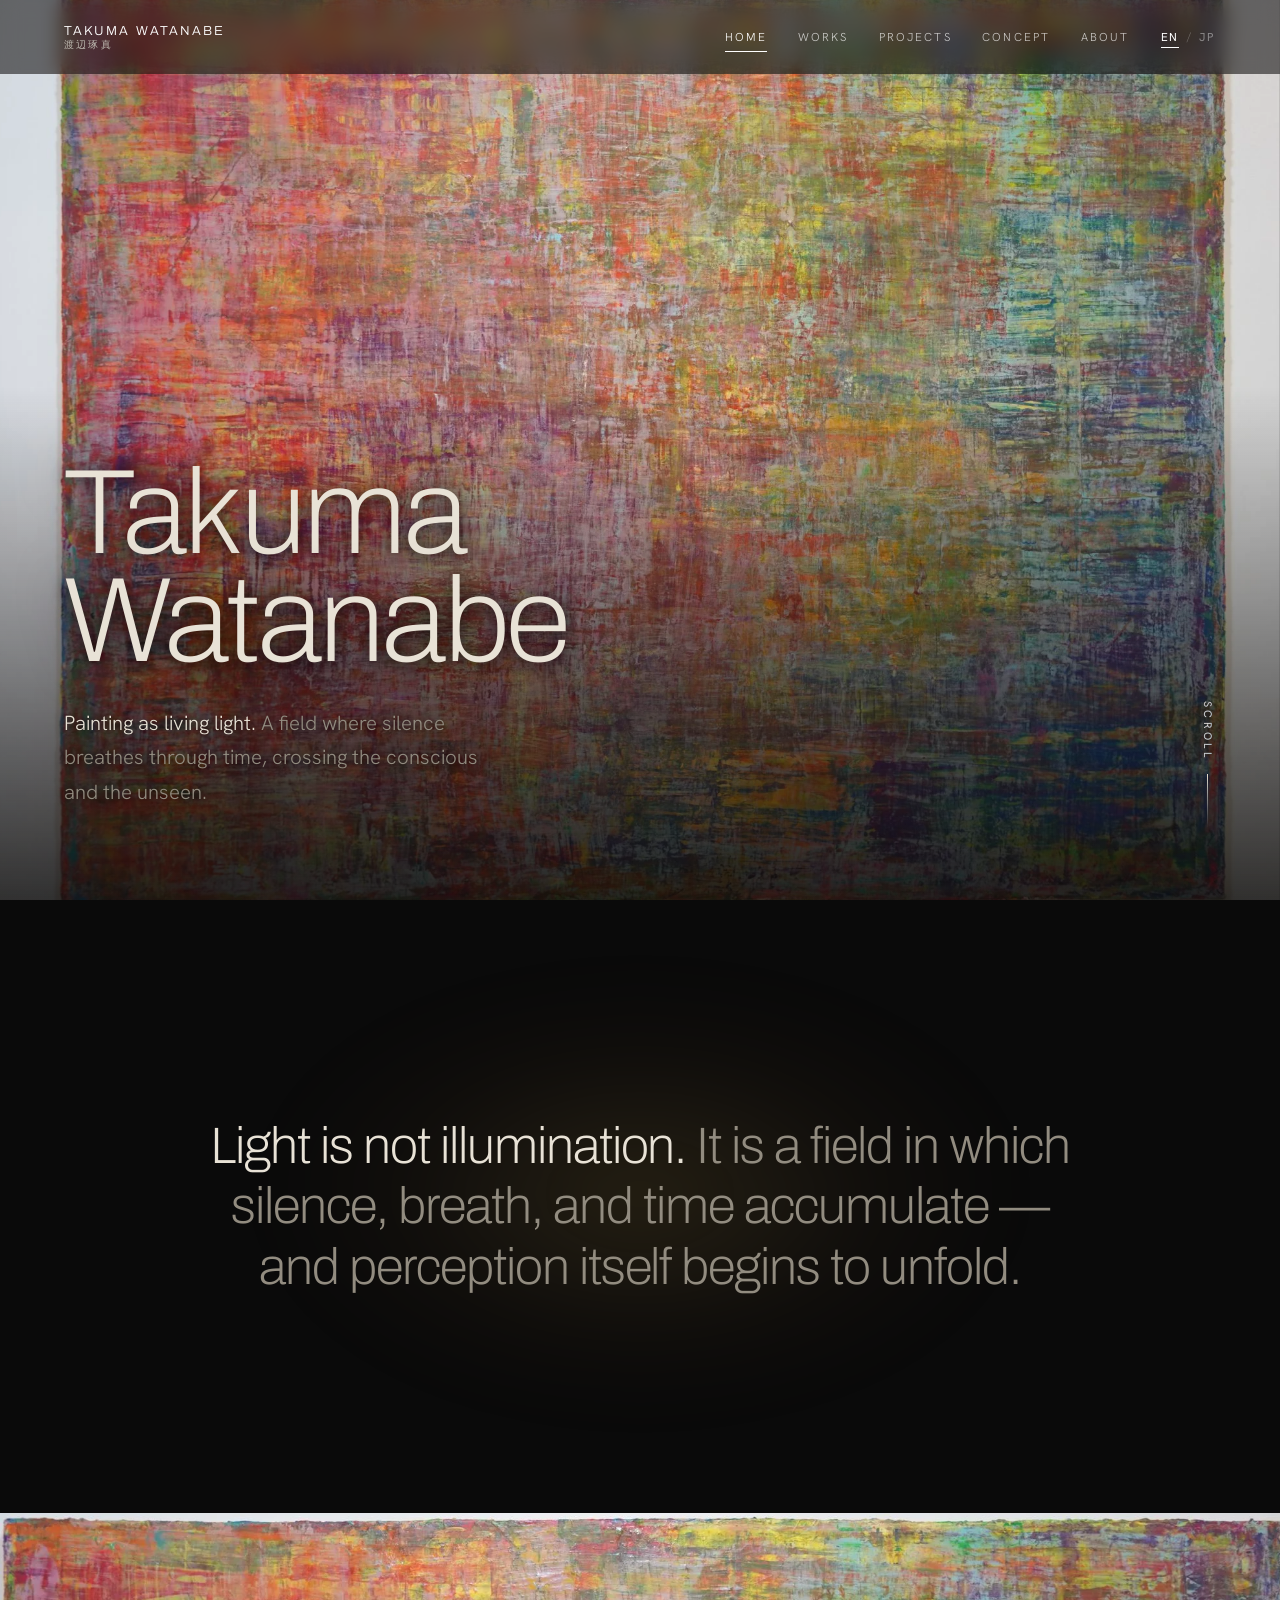
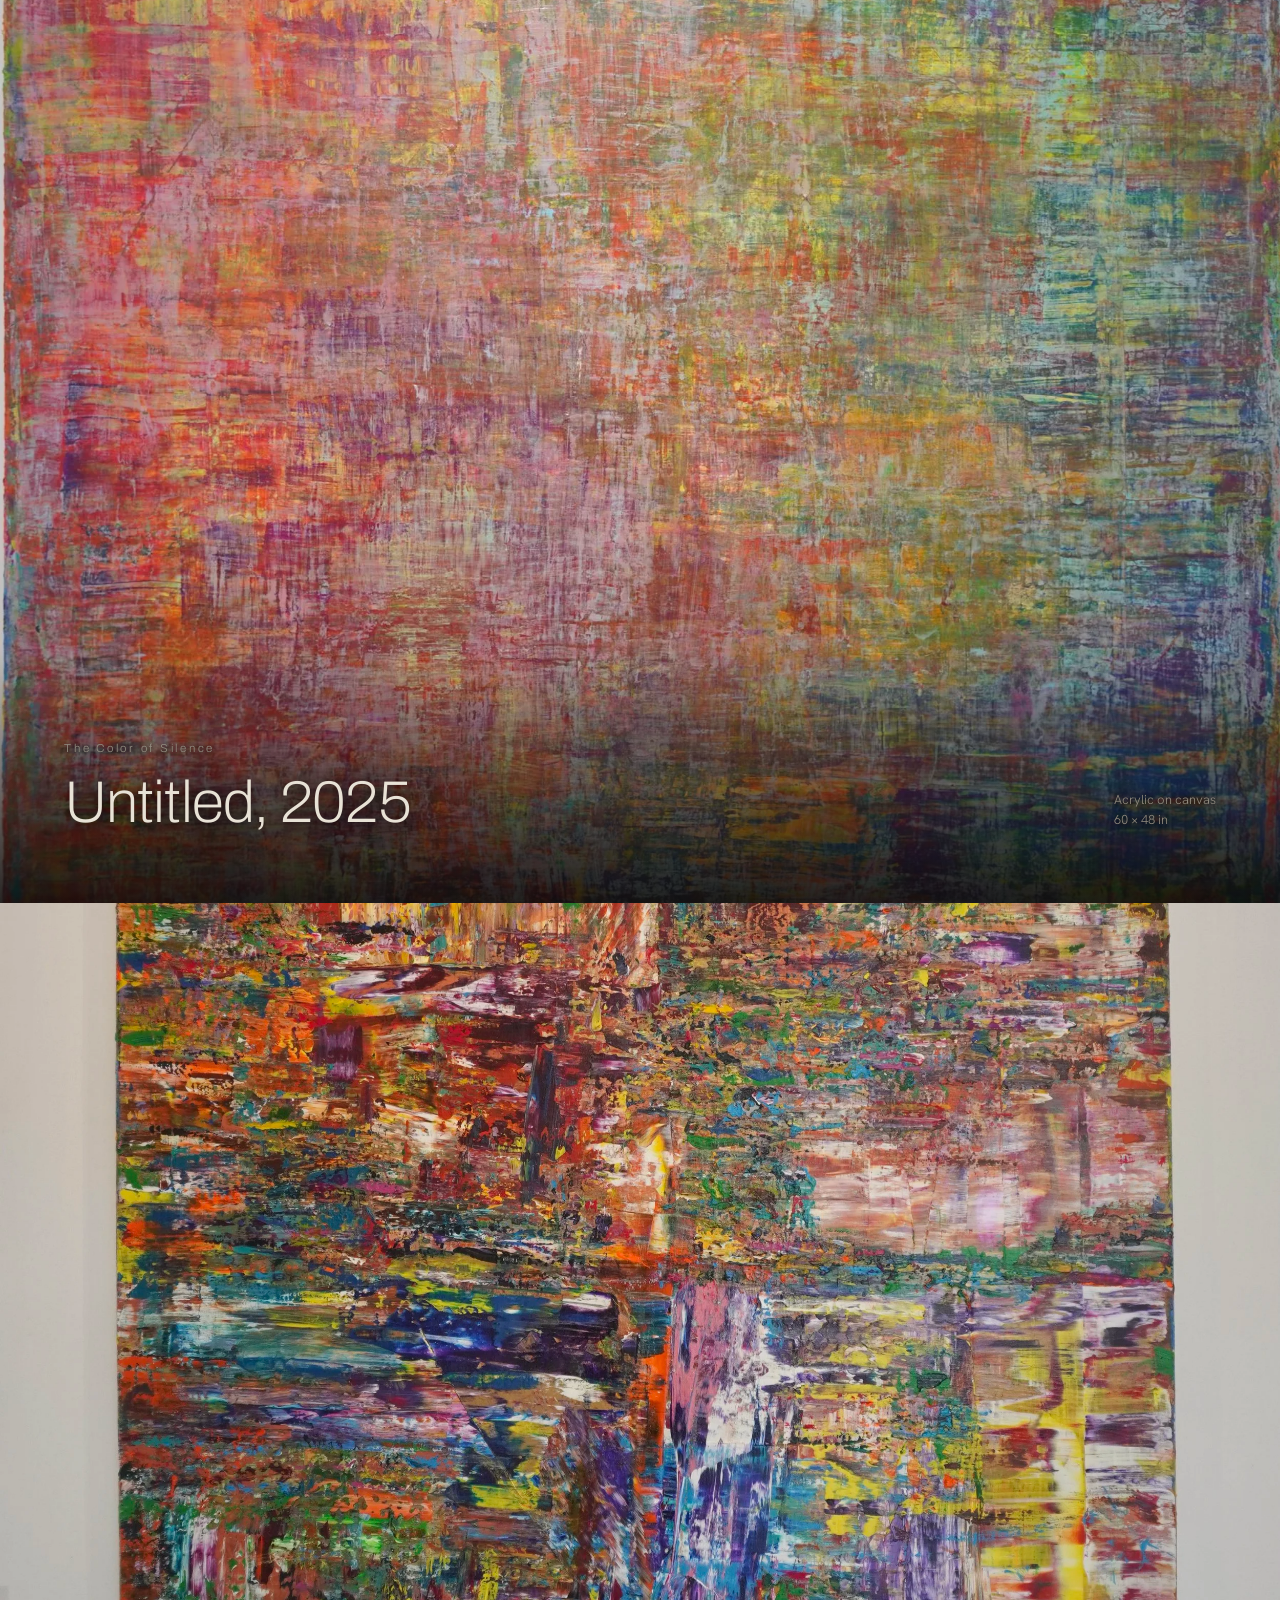
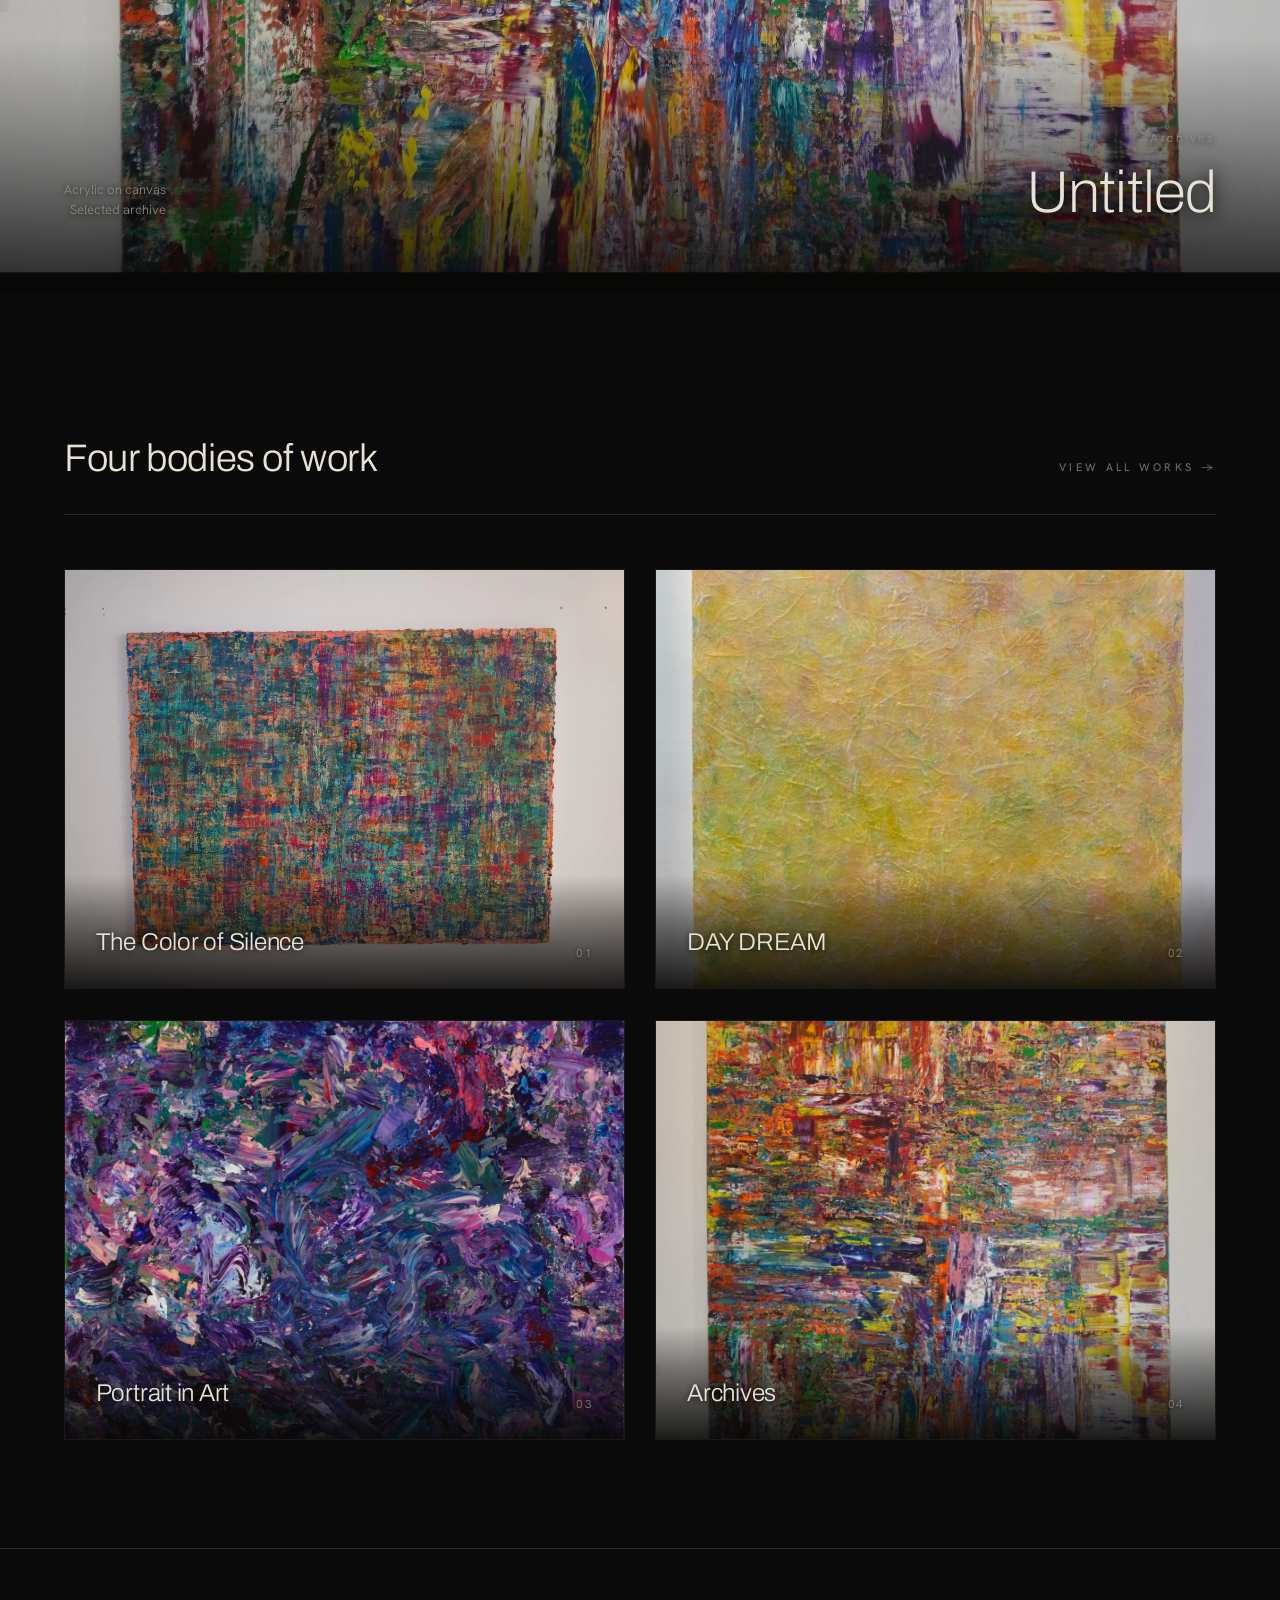
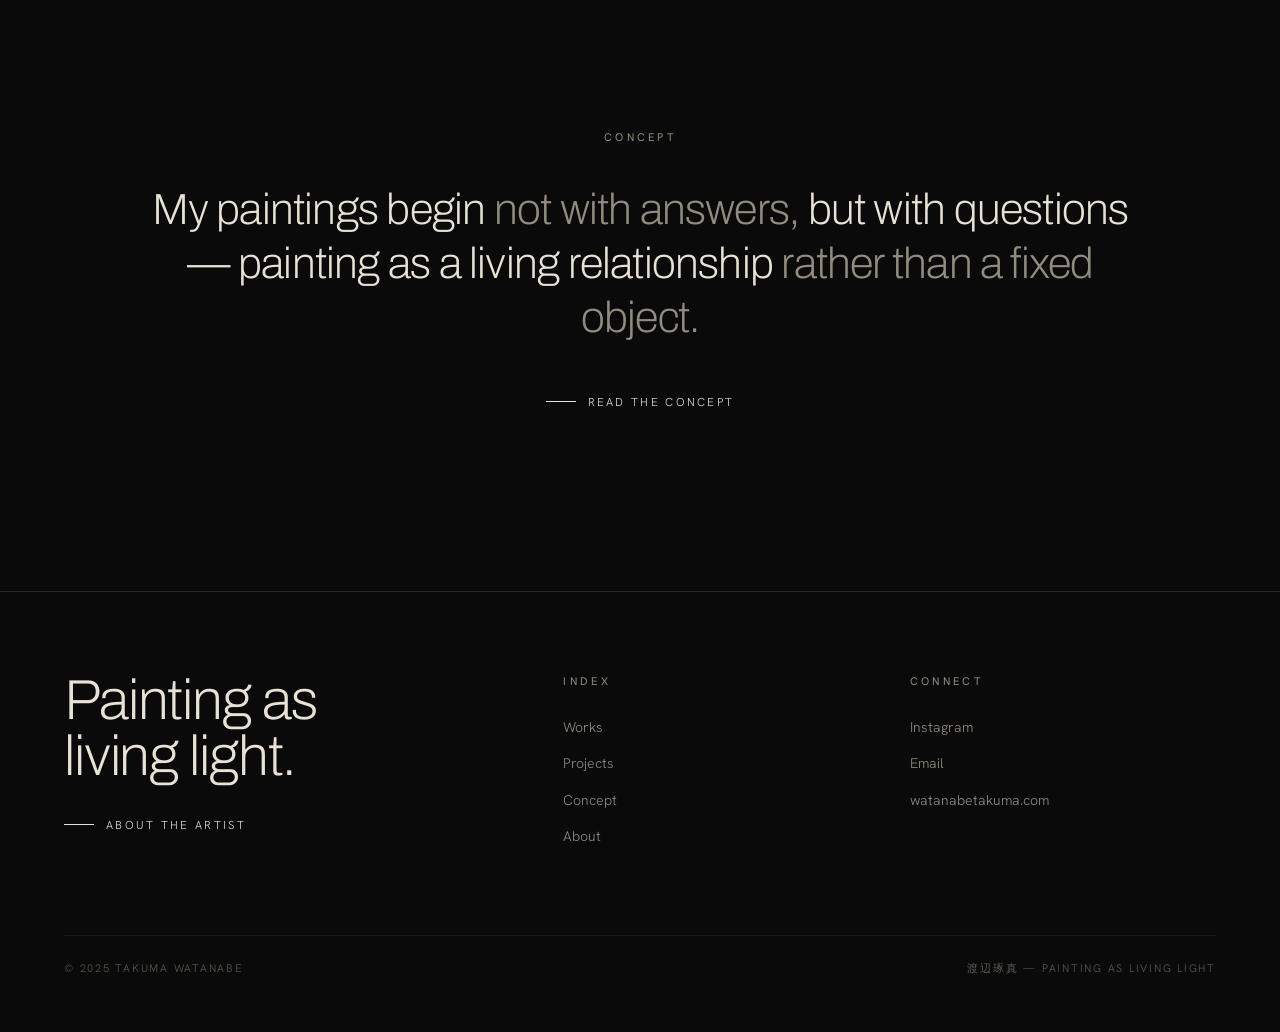
==== commit c9d6ce79: "Stronger text readability: gradient backgrounds and frosted nav" ====
--- a/index.html
+++ b/index.html
@@ -13,7 +13,7 @@
 <style>
   /* HERO */
   .hero{position:relative;height:100vh;min-height:600px;overflow:hidden}
-  .hero .htext{position:absolute;z-index:4;left:var(--pad);right:var(--pad);bottom:clamp(46px,10vh,120px)}
+  .hero .htext{position:absolute;z-index:4;left:0;right:0;bottom:0;padding:clamp(40px,8vh,100px) var(--pad) clamp(46px,10vh,120px);background:linear-gradient(to top,rgba(8,7,6,0.78) 0%,rgba(8,7,6,0.3) 60%,transparent 100%)}
   .hero h1{font-family:var(--display);font-weight:200;font-size:clamp(46px,9.4vw,150px);line-height:0.9;letter-spacing:-0.02em;text-shadow:0 2px 16px rgba(0,0,0,0.85),0 0 48px rgba(0,0,0,0.5)}
   .hero h1 .lng-jp{font-weight:200;letter-spacing:0.02em}
   .hero .tag{margin-top:30px;max-width:38ch;font-size:clamp(15px,1.6vw,21px);line-height:1.7;color:var(--ink);text-shadow:0 1px 8px rgba(0,0,0,0.9)}
@@ -32,8 +32,9 @@
 
   /* FEATURED PLATE */
   .plate{position:relative;height:110vh;min-height:560px;overflow:hidden;display:flex;align-items:flex-end}
-  .plate .meta{position:relative;z-index:4;padding:0 var(--pad) clamp(44px,8vh,88px);width:100%;
-    display:flex;align-items:flex-end;justify-content:space-between;gap:24px}
+  .plate .meta{position:relative;z-index:4;padding:clamp(60px,10vh,120px) var(--pad) clamp(44px,8vh,88px);width:100%;
+    display:flex;align-items:flex-end;justify-content:space-between;gap:24px;
+    background:linear-gradient(to top,rgba(8,7,6,0.82) 0%,rgba(8,7,6,0.3) 60%,transparent 100%)}
   .plate.right .meta{flex-direction:row-reverse;text-align:right}
   .plate .meta .pl{font-family:var(--display);font-size:11.5px;letter-spacing:.24em;color:var(--ink-mute);margin-bottom:16px;display:block;text-shadow:0 1px 6px rgba(0,0,0,0.9)}
   .plate .meta h2{font-family:var(--display);font-weight:200;font-size:clamp(28px,4.6vw,66px);line-height:0.98;letter-spacing:-0.015em;text-shadow:0 2px 14px rgba(0,0,0,0.9),0 0 40px rgba(0,0,0,0.5)}
@@ -49,7 +50,7 @@
   a.series img{width:100%;height:100%;object-fit:cover;transition:transform 1.2s cubic-bezier(.2,.7,.2,1)}
   a.series:hover img{transform:scale(1.04)}
   a.series .ov{display:none}
-  a.series .lab{position:absolute;left:0;right:0;bottom:0;z-index:3;padding:26px clamp(20px,2.4vw,32px);display:flex;align-items:flex-end;justify-content:space-between;gap:16px;background:linear-gradient(to top,rgba(8,7,6,0.72) 0%,transparent 100%)}
+  a.series .lab{position:absolute;left:0;right:0;bottom:0;z-index:3;padding:48px clamp(20px,2.4vw,32px) 26px;display:flex;align-items:flex-end;justify-content:space-between;gap:16px;background:linear-gradient(to top,rgba(8,7,6,0.88) 0%,rgba(8,7,6,0.4) 60%,transparent 100%)}
   a.series .lab h3{font-family:var(--display);font-weight:300;font-size:clamp(19px,1.9vw,26px);letter-spacing:-0.01em;text-shadow:0 1px 6px rgba(0,0,0,0.8)}
   a.series .lab h3 .lng-jp{font-family:"Noto Sans JP",var(--sans);font-weight:300}
   a.series .lab .n{font-size:11.5px;letter-spacing:.2em;color:var(--ink-mute);text-transform:uppercase;text-shadow:0 1px 4px rgba(0,0,0,0.8)}
--- a/assets/site.css
+++ b/assets/site.css
@@ -36,9 +36,10 @@
   position:fixed;top:0;left:0;right:0;z-index:80;
   display:flex;align-items:center;justify-content:space-between;
   padding:22px var(--pad);
-  mix-blend-mode:difference;
-  transition:padding .5s ease;
-  text-shadow:0 1px 6px rgba(0,0,0,0.8);
+  background:rgba(8,7,6,0.55);
+  backdrop-filter:blur(10px);
+  -webkit-backdrop-filter:blur(10px);
+  transition:padding .5s ease,background .5s ease;
 }
 .nav .wordmark{
   font-family:var(--display);font-weight:300;letter-spacing:0.16em;
